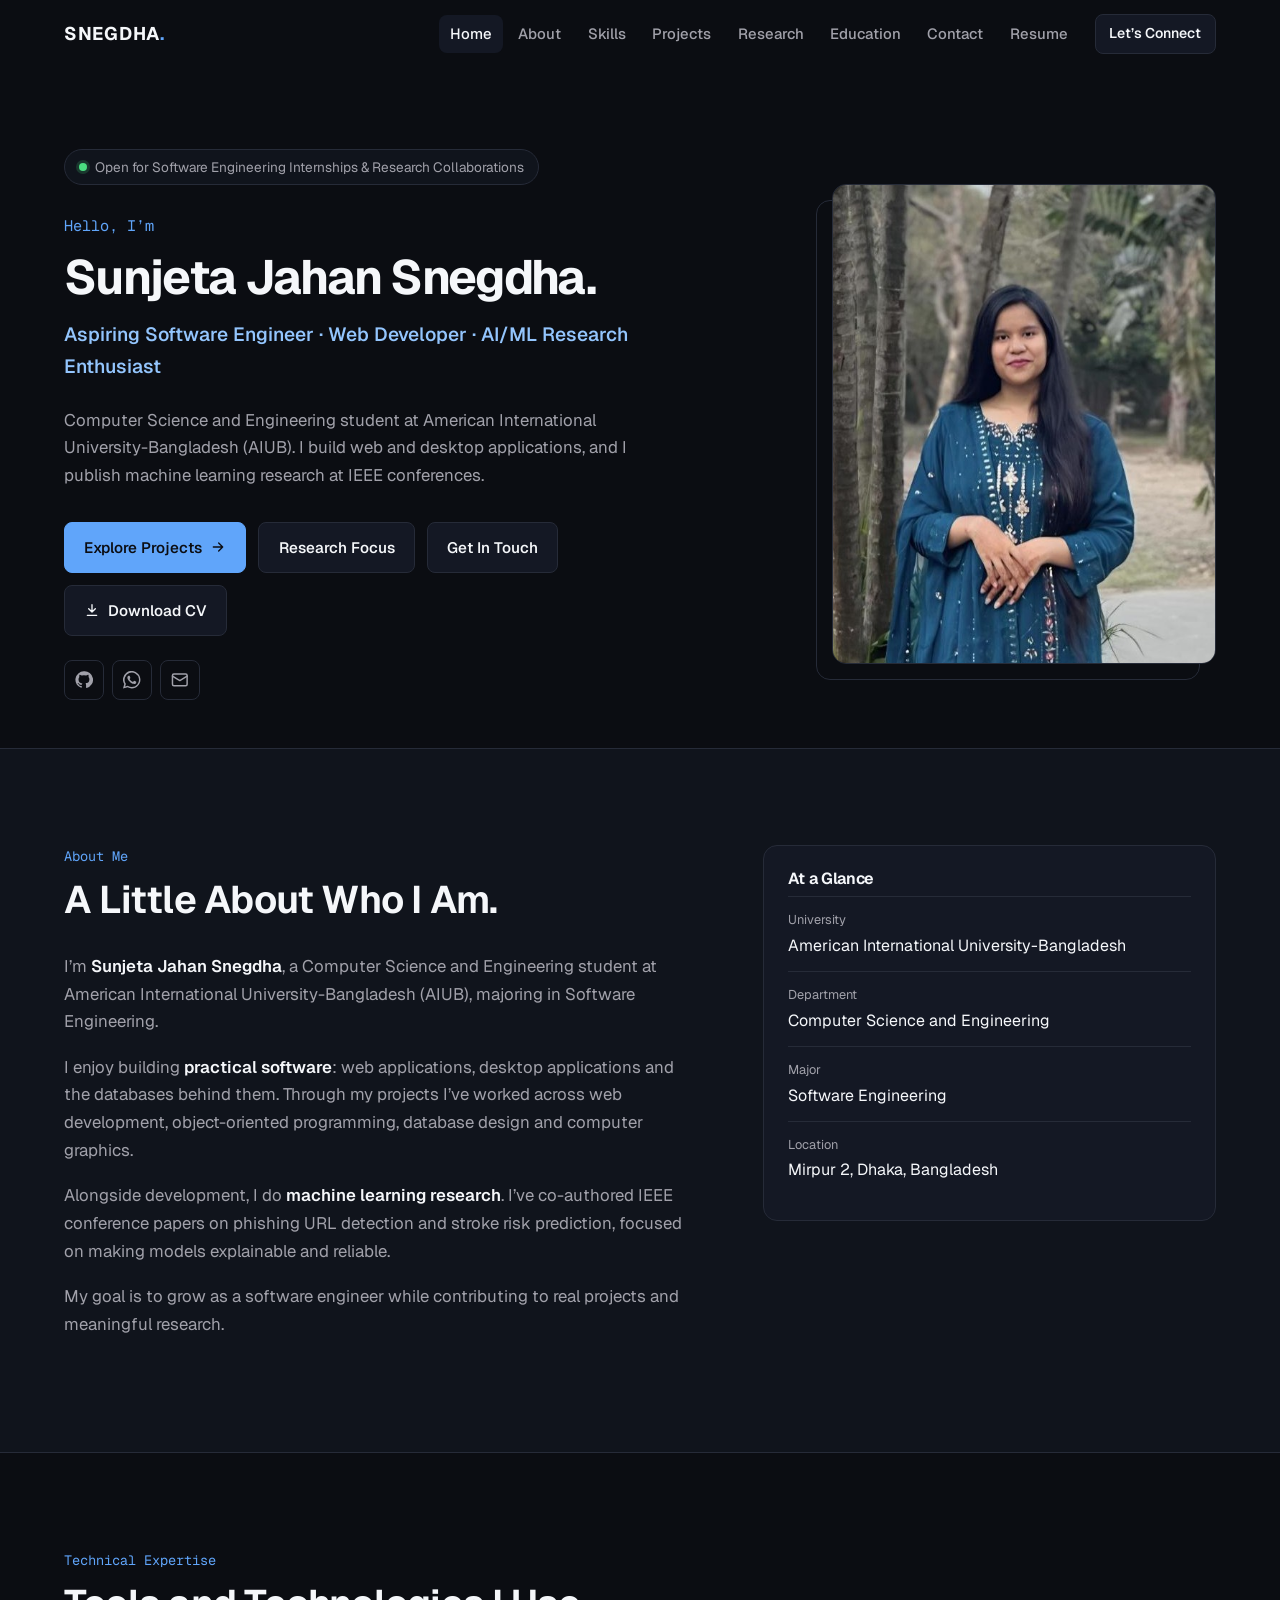
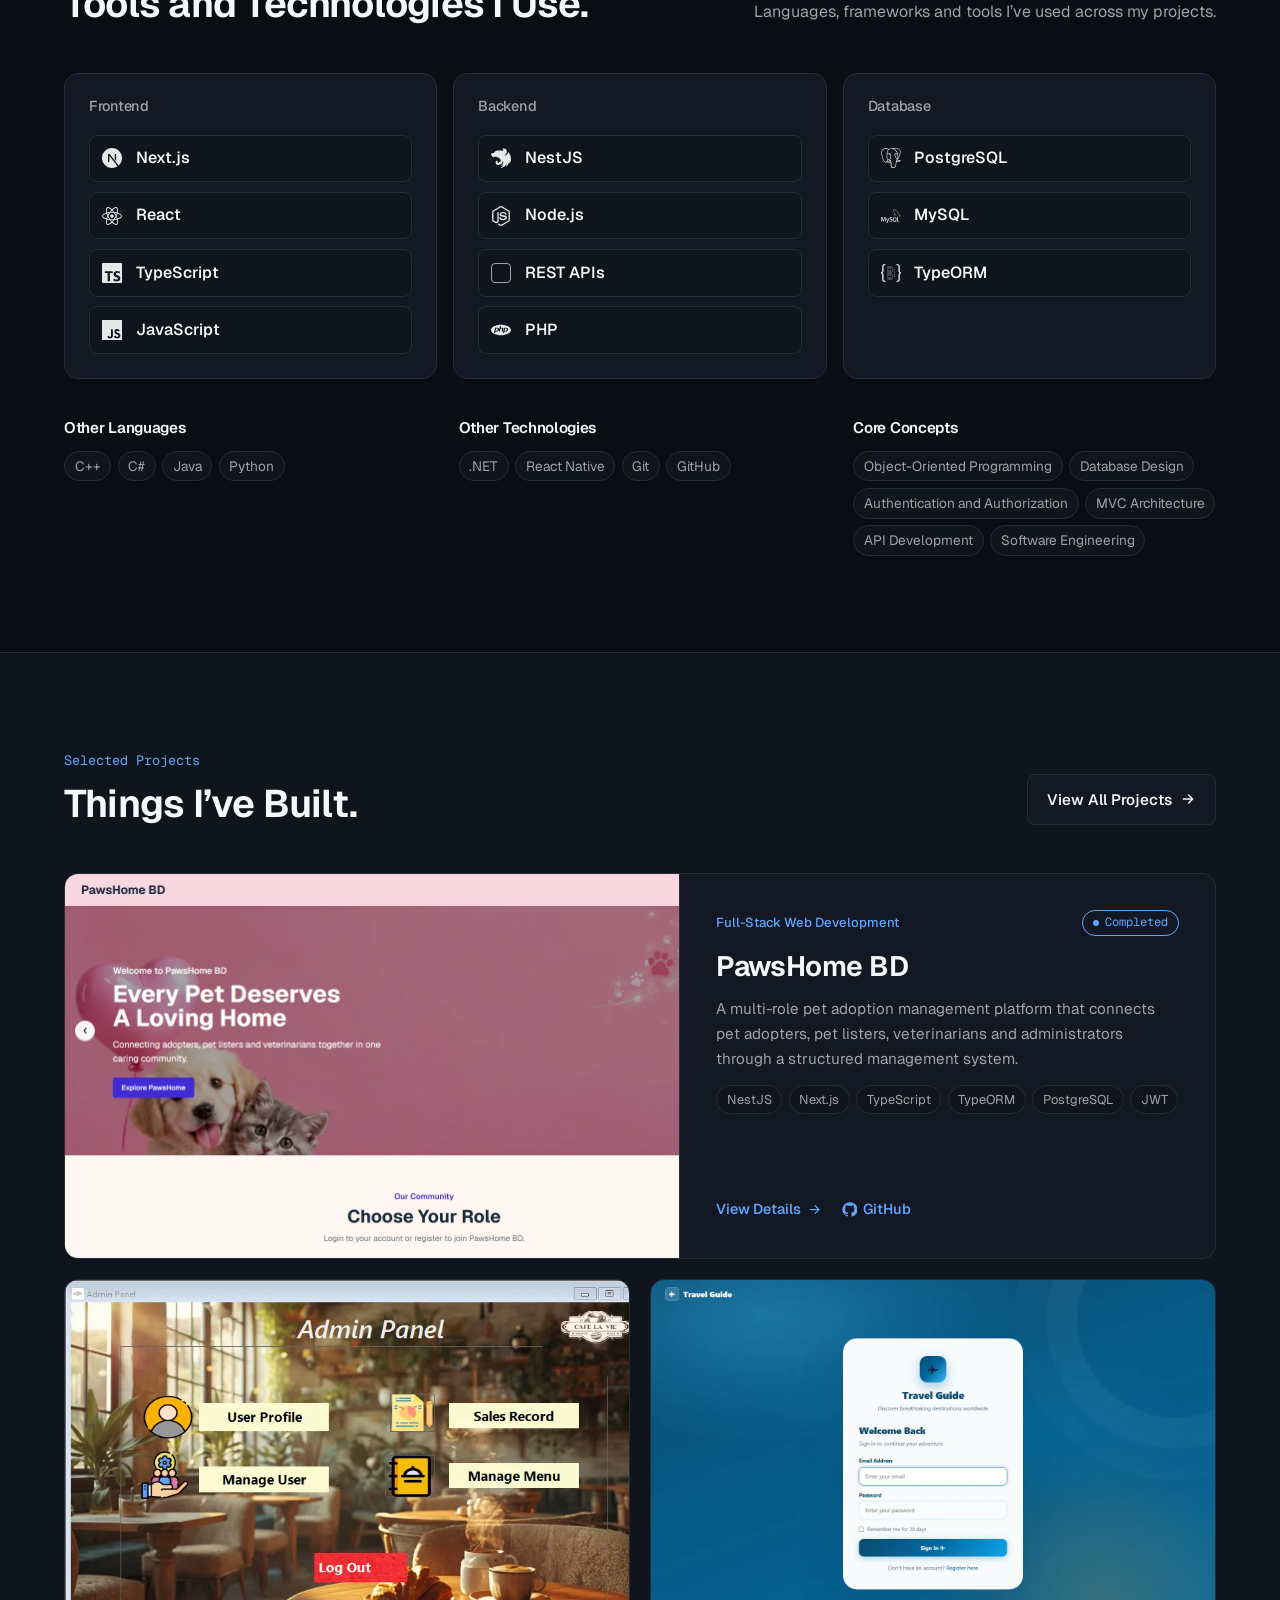
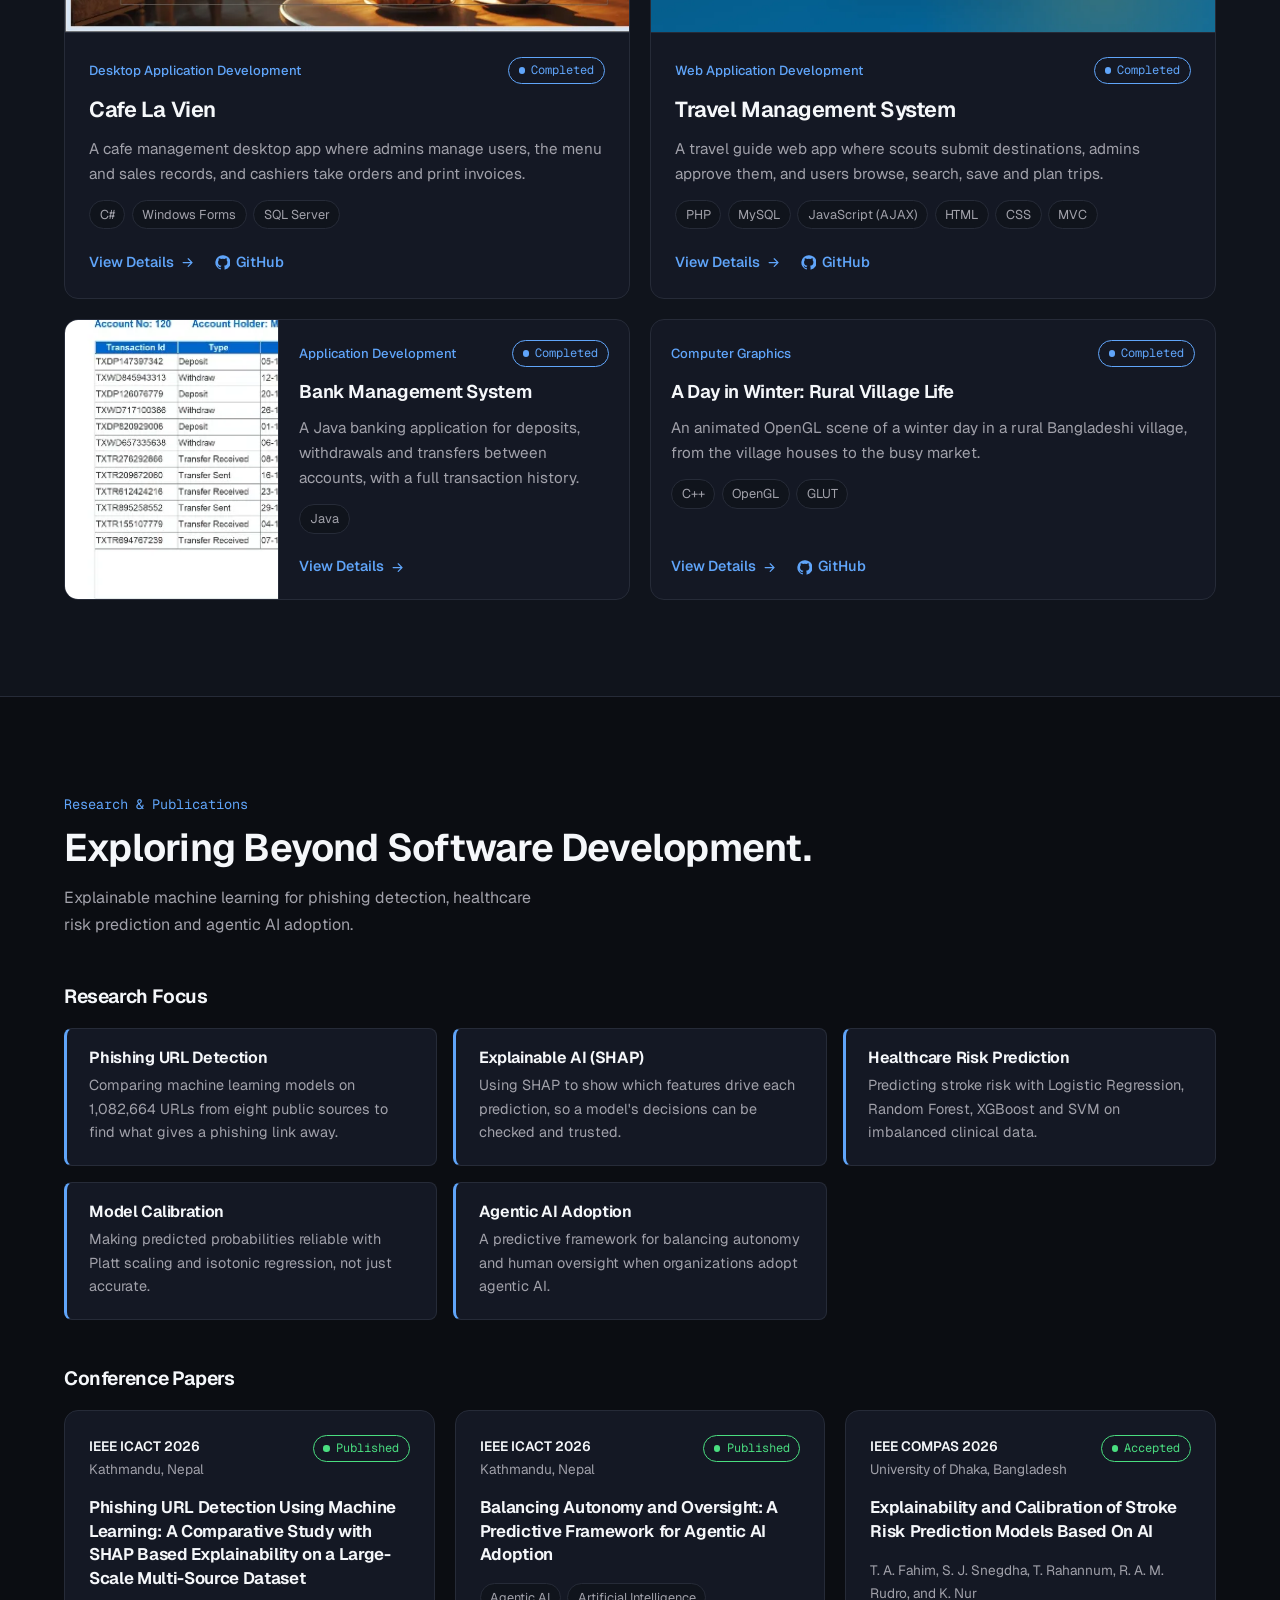
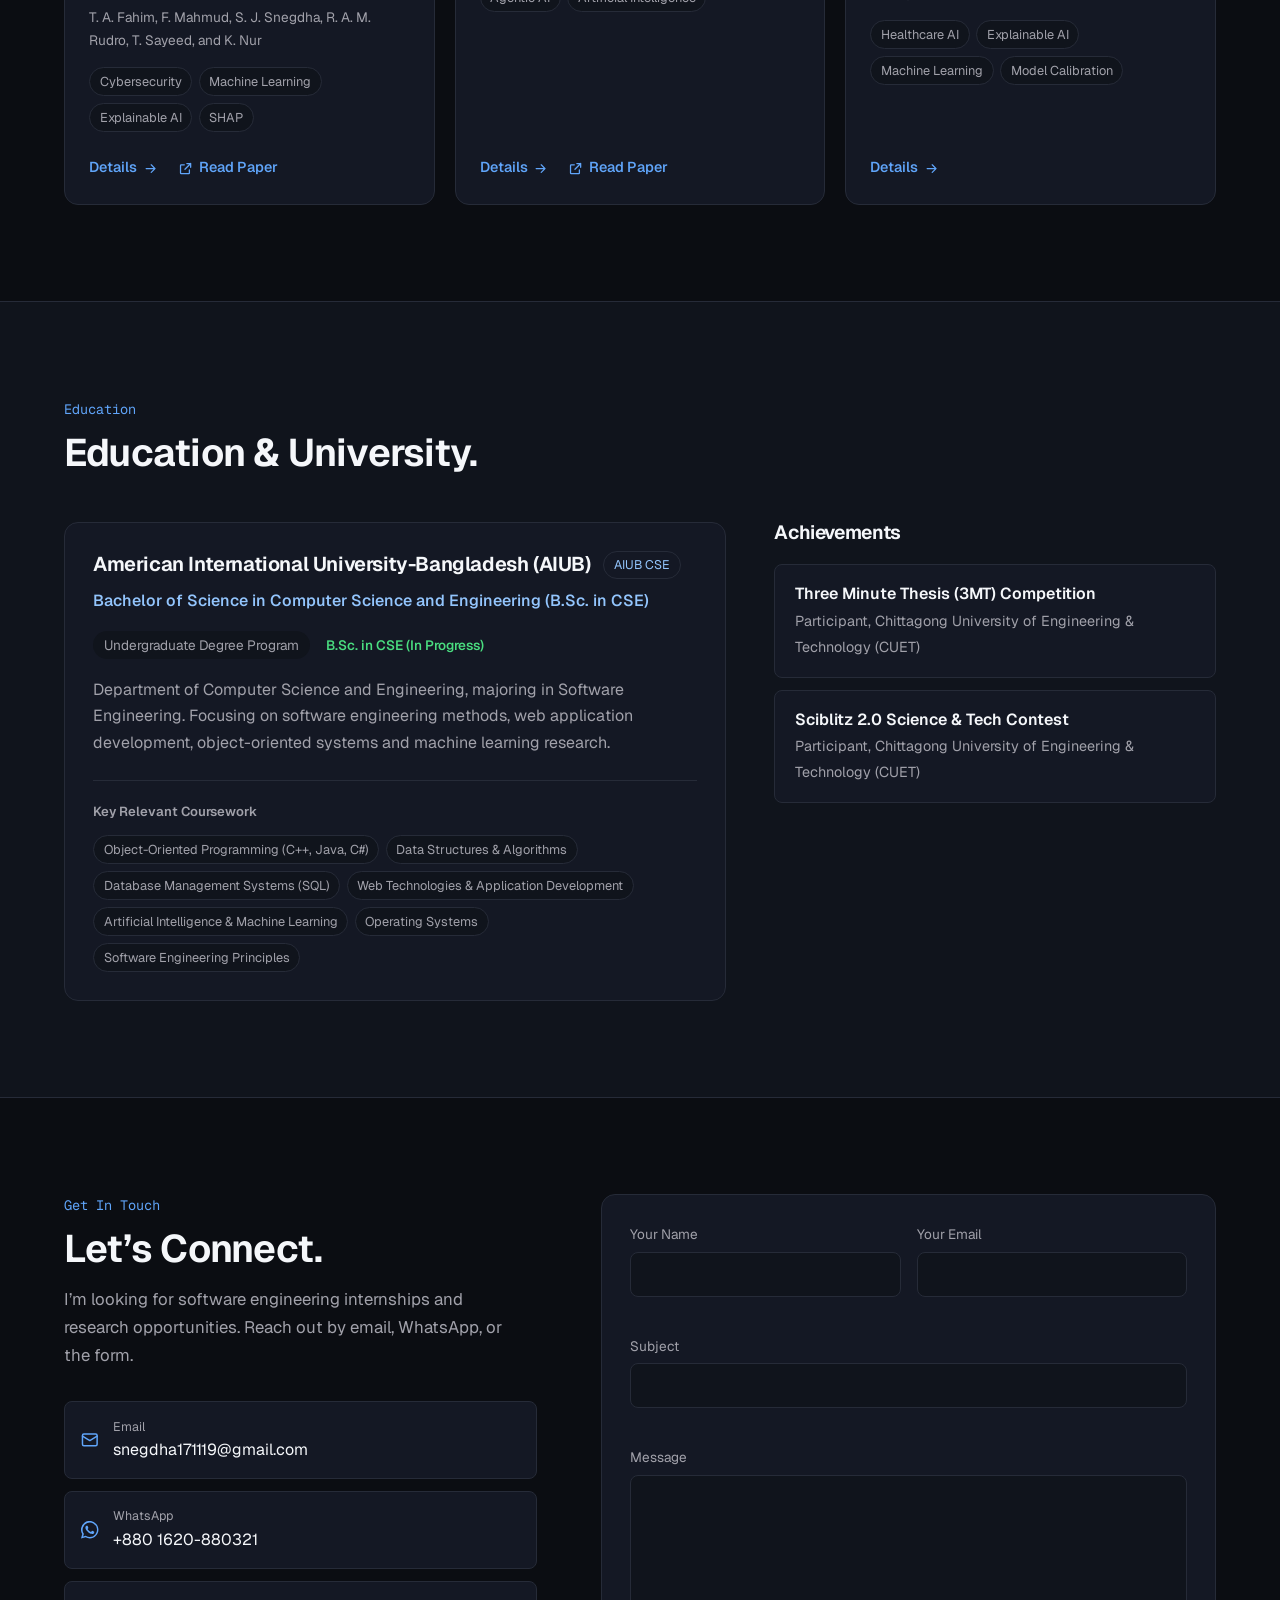
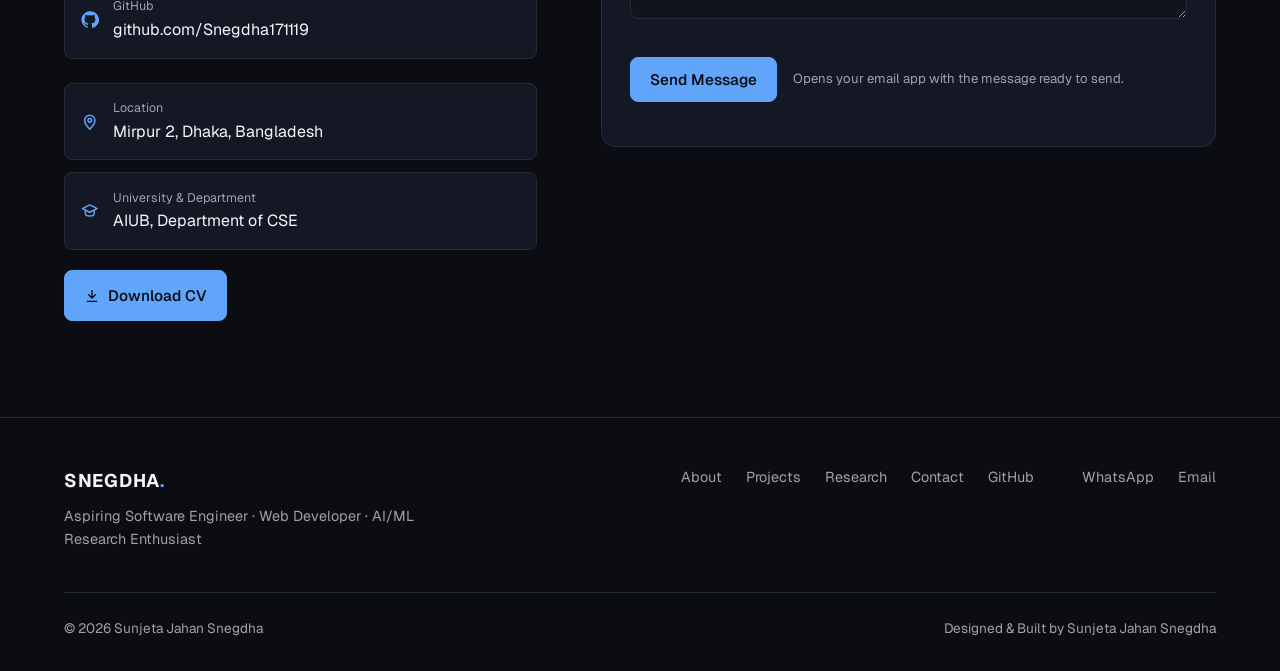
==== index.html @ a81540bb "portfolio" ====
<!DOCTYPE html>
<html lang="en">
<head>
  <meta charset="UTF-8">
  <meta name="viewport" content="width=device-width, initial-scale=1">
  <title>Sunjeta Jahan Snegdha | Aspiring Software Engineer, Web Developer & AI/ML Researcher</title>
  <meta name="description" content="Portfolio of Sunjeta Jahan Snegdha, Computer Science and Engineering student at AIUB: aspiring software engineer, web developer and AI/ML research enthusiast.">

  <!-- Link previews (LinkedIn, Facebook, WhatsApp, X) -->
  <meta property="og:type" content="website">
  <meta property="og:title" content="Sunjeta Jahan Snegdha | Aspiring Software Engineer, Web Developer & AI/ML Researcher">
  <meta property="og:description" content="Portfolio of Sunjeta Jahan Snegdha, Computer Science and Engineering student at AIUB: aspiring software engineer, web developer and AI/ML research enthusiast.">
  <meta property="og:image" content="assets/og-image.png">
  <meta name="twitter:card" content="summary_large_image">
  <meta name="theme-color" content="#0b0d12">

  <link rel="icon" href="data:image/svg+xml,%3Csvg xmlns='http://www.w3.org/2000/svg' viewBox='0 0 64 64'%3E%3Crect width='64' height='64' rx='14' fill='%230b0d12'/%3E%3Ctext x='14' y='46' font-family='Arial' font-weight='700' font-size='38' fill='%23f5f7fa'%3ET%3C/text%3E%3Ccircle cx='47' cy='43' r='5' fill='%2360a5fa'/%3E%3C/svg%3E">

  <!-- Fonts: Geist (text) and Geist Mono (small labels, terminal) -->
  <link rel="preconnect" href="https://fonts.googleapis.com">
  <link rel="preconnect" href="https://fonts.gstatic.com" crossorigin>
  <link href="https://fonts.googleapis.com/css2?family=Geist:wght@400..700&family=Geist+Mono:wght@400;500&display=swap" rel="stylesheet">

  <link rel="stylesheet" href="CSS/style.css">

  <!-- Tells the CSS that JavaScript is on (used by the scroll animations) -->
  <script>document.documentElement.classList.add("js");</script>
</head>
<body data-page="home">
  <a class="skip-link" href="#main">Skip to content</a>

  <!-- ===== HEADER (same on every page) ===== -->
  <header class="site-header">
    <nav class="nav wrap" aria-label="Main">
      <a class="wordmark" href="index.html" aria-label="Sunjeta Jahan Snegdha, home">SNEGDHA<span>.</span></a>

      <div class="nav-right">
        <ul class="nav-links" id="nav-links">
          <li><a href="#home">Home</a></li>
          <li><a href="#about">About</a></li>
          <li><a href="#skills">Skills</a></li>
          <li><a href="#projects">Projects</a></li>
          <li><a href="#research">Research</a></li>
          <li><a href="#education">Education</a></li>
          <li><a href="#contact">Contact</a></li>
          <li><a class="cv-link nav-cv">Resume</a></li>
        </ul>
        <a class="btn btn-small btn-connect" href="#contact">Let’s Connect</a>
        <button class="menu-btn" id="menu-btn" type="button" aria-label="Menu" aria-expanded="false" aria-controls="nav-links">
          <svg viewBox="0 0 24 24" fill="none" stroke="currentColor" stroke-width="2" stroke-linecap="round" aria-hidden="true"><path d="M4 7h16M4 12h16M4 17h16"/></svg>
        </button>
      </div>
    </nav>
  </header>

  <main id="main">

    <!-- ===== HERO ===== -->
    <section class="hero wrap" id="home">
      <div class="hero-grid">
        <div class="hero-anim">
          <p class="status-badge">Open for Software Engineering Internships &amp; Research Collaborations</p>
          <p class="hero-hello">Hello, I’m</p>
          <h1>Sunjeta Jahan Snegdha.</h1>
          <p class="hero-title">Aspiring Software Engineer · Web Developer · AI/ML Research Enthusiast</p>
          <p class="hero-text">
            Computer Science and Engineering student at American International University-Bangladesh (AIUB).
            I build web and desktop applications, and I publish machine learning research at IEEE conferences.
          </p>
          <div class="btn-row">
            <a class="btn btn-primary" href="#projects">Explore Projects <svg viewBox="0 0 24 24" fill="none" stroke="currentColor" stroke-width="2" stroke-linecap="round" stroke-linejoin="round" aria-hidden="true"><path d="M5 12h14M13 6l6 6-6 6"/></svg></a>
            <a class="btn" href="#research">Research Focus</a>
            <a class="btn" href="#contact">Get In Touch</a>
            <a class="btn cv-link"><svg viewBox="0 0 24 24" fill="none" stroke="currentColor" stroke-width="2" stroke-linecap="round" stroke-linejoin="round" aria-hidden="true"><path d="M12 4v11M7 10l5 5 5-5M5 20h14"/></svg> Download CV</a>
          </div>
          <div class="socials">
            <a class="social-link github-link" target="_blank" rel="noopener" aria-label="GitHub"><svg viewBox="0 0 24 24" fill="currentColor" aria-hidden="true"><path d="M12 .5a11.5 11.5 0 0 0-3.6 22.4c.6.1.8-.3.8-.6v-2c-3.2.7-3.9-1.5-3.9-1.5-.5-1.3-1.3-1.7-1.3-1.7-1-.7.1-.7.1-.7 1.2.1 1.8 1.2 1.8 1.2 1 1.8 2.8 1.3 3.5 1 .1-.8.4-1.3.7-1.6-2.6-.3-5.3-1.3-5.3-5.7 0-1.3.5-2.3 1.2-3.1-.1-.3-.5-1.5.1-3.1 0 0 1-.3 3.2 1.2a11 11 0 0 1 5.8 0c2.2-1.5 3.2-1.2 3.2-1.2.6 1.6.2 2.8.1 3.1.8.8 1.2 1.8 1.2 3.1 0 4.4-2.7 5.4-5.3 5.7.4.4.8 1.1.8 2.2v3.3c0 .3.2.7.8.6A11.5 11.5 0 0 0 12 .5Z"/></svg></a>
            <a class="social-link linkedin-link" target="_blank" rel="noopener" aria-label="LinkedIn"><svg viewBox="0 0 24 24" fill="currentColor" aria-hidden="true"><path d="M20.4 20.5h-3.6v-5.6c0-1.3 0-3-1.8-3s-2.1 1.4-2.1 2.9v5.7H9.3V9h3.4v1.6h.1c.5-.9 1.6-1.8 3.4-1.8 3.6 0 4.3 2.4 4.3 5.5v6.2ZM5.3 7.4a2.1 2.1 0 1 1 0-4.2 2.1 2.1 0 0 1 0 4.2ZM7.1 20.5H3.5V9h3.6v11.5ZM22.2 0H1.8C.8 0 0 .8 0 1.7v20.6c0 .9.8 1.7 1.8 1.7h20.4c1 0 1.8-.8 1.8-1.7V1.7C24 .8 23.2 0 22.2 0Z"/></svg></a>
            <a class="social-link whatsapp-link" target="_blank" rel="noopener" aria-label="WhatsApp"><svg viewBox="0 0 24 24" fill="currentColor" aria-hidden="true"><path d="M17.5 14.4c-.3-.1-1.8-.9-2-1-.3-.1-.5-.1-.7.1-.2.3-.8 1-.9 1.2-.2.2-.3.2-.6.1-.3-.1-1.3-.5-2.4-1.5-.9-.8-1.5-1.8-1.7-2.1-.2-.3 0-.5.1-.6l.4-.5c.1-.2.2-.3.3-.5.1-.2 0-.4 0-.5l-.9-2.2c-.2-.6-.5-.5-.7-.5h-.6c-.2 0-.5.1-.8.4-.3.3-1 1-1 2.5s1.1 2.9 1.2 3.1c.1.2 2.1 3.2 5.1 4.5.7.3 1.3.5 1.7.6.7.2 1.4.2 1.9.1.6-.1 1.8-.7 2-1.4.2-.7.2-1.3.2-1.4-.1-.1-.3-.2-.6-.3ZM12 21.8c-1.8 0-3.5-.5-5-1.4l-.4-.2-3.7 1 1-3.6-.2-.4A9.8 9.8 0 1 1 12 21.8Zm8.4-18.2A11.8 11.8 0 0 0 1.7 17.8L0 24l6.3-1.7a11.8 11.8 0 0 0 5.7 1.5c6.5 0 11.8-5.3 11.8-11.8 0-3.2-1.2-6.1-3.4-8.4Z"/></svg></a>
            <a class="social-link email-link" aria-label="Email"><svg viewBox="0 0 24 24" fill="none" stroke="currentColor" stroke-width="2" stroke-linecap="round" stroke-linejoin="round" aria-hidden="true"><rect x="2" y="4" width="20" height="16" rx="2"/><path d="m22 7-10 6L2 7"/></svg></a>
          </div>
        </div>

        <!-- Photo: set SITE.photo in data.js. Until then the frame shows your initials. -->
        <div class="hero-visual">
          <div class="portrait" id="portrait"></div>
        </div>
      </div>
    </section>

    <!-- ===== ABOUT ===== -->
    <section class="section section-alt" id="about">
      <div class="wrap about-grid reveal">
        <div>
          <p class="section-label">About Me</p>
          <h2 class="section-title">A Little About Who I Am.</h2>
          <!-- TODO: rewrite in your own words if you like -->
          <div class="about-text" style="margin-top:2rem">
            <p>I’m <strong>Sunjeta Jahan Snegdha</strong>, a Computer Science and Engineering student at American International University-Bangladesh (AIUB), majoring in Software Engineering.</p>
            <p>I enjoy building <strong>practical software</strong>: web applications, desktop applications and the databases behind them. Through my projects I’ve worked across web development, object-oriented programming, database design and computer graphics.</p>
            <p>Alongside development, I do <strong>machine learning research</strong>. I’ve co-authored IEEE conference papers on phishing URL detection and stroke risk prediction, focused on making models explainable and reliable.</p>
            <p>My goal is to grow as a software engineer while contributing to real projects and meaningful research.</p>
          </div>
        </div>

        <aside class="info-card">
          <h3>At a Glance</h3>
          <dl>
            <div><dt>University</dt><dd>American International University-Bangladesh</dd></div>
            <div><dt>Department</dt><dd>Computer Science and Engineering</dd></div>
            <div><dt>Major</dt><dd>Software Engineering</dd></div>
            <div><dt>Location</dt><dd>Mirpur 2, Dhaka, Bangladesh</dd></div>
          </dl>
        </aside>
      </div>
    </section>

    <!-- ===== SKILLS ===== -->
    <section class="section" id="skills">
      <div class="wrap reveal">
        <div class="section-head">
          <div>
            <p class="section-label">Technical Expertise</p>
            <h2 class="section-title">Tools and Technologies I Use.</h2>
          </div>
          <p>Languages, frameworks and tools I’ve used across my projects.</p>
        </div>

        <div class="skill-groups" id="skill-groups"></div>

        <div class="skill-extra">
          <div><h3>Other Languages</h3><div id="skill-languages"></div></div>
          <div><h3>Other Technologies</h3><div id="skill-other"></div></div>
          <div><h3>Core Concepts</h3><div id="skill-concepts"></div></div>
        </div>
      </div>
    </section>

    <!-- ===== PROJECTS ===== -->
    <section class="section section-alt" id="projects">
      <div class="wrap reveal">
        <div class="section-head">
          <div>
            <p class="section-label">Selected Projects</p>
            <h2 class="section-title">Things I’ve Built.</h2>
          </div>
          <a class="btn" href="projects.html">View All Projects <svg viewBox="0 0 24 24" fill="none" stroke="currentColor" stroke-width="2" stroke-linecap="round" stroke-linejoin="round" aria-hidden="true"><path d="M5 12h14M13 6l6 6-6 6"/></svg></a>
        </div>
        <div class="project-grid" id="project-grid"></div>
      </div>
    </section>

    <!-- ===== RESEARCH ===== -->
    <section class="section" id="research">
      <div class="wrap reveal">
        <div class="section-head">
          <div>
            <p class="section-label">Research &amp; Publications</p>
            <h2 class="section-title">Exploring Beyond Software Development.</h2>
          </div>
          <p>Explainable machine learning for phishing detection, healthcare risk prediction and agentic AI adoption.</p>
        </div>

        <h3 class="sub-title">Research Focus</h3>
        <ul class="focus-grid" id="focus-grid"></ul>

        <h3 class="sub-title" style="margin-top:3rem">Conference Papers</h3>
        <div class="paper-grid" id="paper-grid"></div>
      </div>
    </section>

    <!-- ===== EDUCATION + ACHIEVEMENTS ===== -->
    <section class="section section-alt" id="education">
      <div class="wrap reveal">
        <div class="section-head">
          <div>
            <p class="section-label">Education</p>
            <h2 class="section-title">Education &amp; University.</h2>
          </div>
        </div>
        <div class="edu-grid">
          <div id="education-list"></div>
          <div id="achievement-block">
            <h3 class="sub-title">Achievements</h3>
            <ul class="achievement-list" id="achievement-list"></ul>
          </div>
        </div>
      </div>
    </section>

    <!-- ===== CONTACT ===== -->
    <section class="section" id="contact">
      <div class="wrap contact-grid reveal">
        <div>
          <p class="section-label">Get In Touch</p>
          <h2 class="section-title">Let’s Connect.</h2>
          <p class="contact-intro">I’m looking for software engineering internships and research opportunities. Reach out by email, WhatsApp, or the form.</p>
          <ul class="contact-list">
            <li><a class="email-link"><svg viewBox="0 0 24 24" fill="none" stroke="currentColor" stroke-width="2" stroke-linecap="round" stroke-linejoin="round" aria-hidden="true"><rect x="2" y="4" width="20" height="16" rx="2"/><path d="m22 7-10 6L2 7"/></svg><span><small>Email</small><span class="email-text"></span></span></a></li>
            <li><a class="whatsapp-link" target="_blank" rel="noopener"><svg viewBox="0 0 24 24" fill="currentColor" aria-hidden="true"><path d="M17.5 14.4c-.3-.1-1.8-.9-2-1-.3-.1-.5-.1-.7.1-.2.3-.8 1-.9 1.2-.2.2-.3.2-.6.1-.3-.1-1.3-.5-2.4-1.5-.9-.8-1.5-1.8-1.7-2.1-.2-.3 0-.5.1-.6l.4-.5c.1-.2.2-.3.3-.5.1-.2 0-.4 0-.5l-.9-2.2c-.2-.6-.5-.5-.7-.5h-.6c-.2 0-.5.1-.8.4-.3.3-1 1-1 2.5s1.1 2.9 1.2 3.1c.1.2 2.1 3.2 5.1 4.5.7.3 1.3.5 1.7.6.7.2 1.4.2 1.9.1.6-.1 1.8-.7 2-1.4.2-.7.2-1.3.2-1.4-.1-.1-.3-.2-.6-.3ZM12 21.8c-1.8 0-3.5-.5-5-1.4l-.4-.2-3.7 1 1-3.6-.2-.4A9.8 9.8 0 1 1 12 21.8Zm8.4-18.2A11.8 11.8 0 0 0 1.7 17.8L0 24l6.3-1.7a11.8 11.8 0 0 0 5.7 1.5c6.5 0 11.8-5.3 11.8-11.8 0-3.2-1.2-6.1-3.4-8.4Z"/></svg><span><small>WhatsApp</small><span class="phone-text"></span></span></a></li>
            <li><a class="github-link" target="_blank" rel="noopener"><svg viewBox="0 0 24 24" fill="currentColor" aria-hidden="true"><path d="M12 .5a11.5 11.5 0 0 0-3.6 22.4c.6.1.8-.3.8-.6v-2c-3.2.7-3.9-1.5-3.9-1.5-.5-1.3-1.3-1.7-1.3-1.7-1-.7.1-.7.1-.7 1.2.1 1.8 1.2 1.8 1.2 1 1.8 2.8 1.3 3.5 1 .1-.8.4-1.3.7-1.6-2.6-.3-5.3-1.3-5.3-5.7 0-1.3.5-2.3 1.2-3.1-.1-.3-.5-1.5.1-3.1 0 0 1-.3 3.2 1.2a11 11 0 0 1 5.8 0c2.2-1.5 3.2-1.2 3.2-1.2.6 1.6.2 2.8.1 3.1.8.8 1.2 1.8 1.2 3.1 0 4.4-2.7 5.4-5.3 5.7.4.4.8 1.1.8 2.2v3.3c0 .3.2.7.8.6A11.5 11.5 0 0 0 12 .5Z"/></svg><span><small>GitHub</small>github.com/Snegdha171119</span></a></li>
            <li><a class="linkedin-link" target="_blank" rel="noopener"><svg viewBox="0 0 24 24" fill="currentColor" aria-hidden="true"><path d="M20.4 20.5h-3.6v-5.6c0-1.3 0-3-1.8-3s-2.1 1.4-2.1 2.9v5.7H9.3V9h3.4v1.6h.1c.5-.9 1.6-1.8 3.4-1.8 3.6 0 4.3 2.4 4.3 5.5v6.2ZM5.3 7.4a2.1 2.1 0 1 1 0-4.2 2.1 2.1 0 0 1 0 4.2ZM7.1 20.5H3.5V9h3.6v11.5ZM22.2 0H1.8C.8 0 0 .8 0 1.7v20.6c0 .9.8 1.7 1.8 1.7h20.4c1 0 1.8-.8 1.8-1.7V1.7C24 .8 23.2 0 22.2 0Z"/></svg><span><small>LinkedIn</small>Connect With Me</span></a></li>
            <li><div class="contact-item"><svg viewBox="0 0 24 24" fill="none" stroke="currentColor" stroke-width="2" stroke-linecap="round" stroke-linejoin="round" aria-hidden="true"><path d="M12 22s7-6.2 7-12a7 7 0 1 0-14 0c0 5.8 7 12 7 12Z"/><circle cx="12" cy="10" r="2.5"/></svg><span><small>Location</small>Mirpur 2, Dhaka, Bangladesh</span></div></li>
            <li><div class="contact-item"><svg viewBox="0 0 24 24" fill="none" stroke="currentColor" stroke-width="2" stroke-linecap="round" stroke-linejoin="round" aria-hidden="true"><path d="M2 9l10-5 10 5-10 5L2 9Z"/><path d="M6 11v5c0 1.5 2.7 3 6 3s6-1.5 6-3v-5"/></svg><span><small>University &amp; Department</small>AIUB, Department of CSE</span></div></li>
          </ul>
          <a class="btn btn-primary cv-link contact-cv"><svg viewBox="0 0 24 24" fill="none" stroke="currentColor" stroke-width="2" stroke-linecap="round" stroke-linejoin="round" aria-hidden="true"><path d="M12 4v11M7 10l5 5 5-5M5 20h14"/></svg> Download CV</a>
        </div>

        <!-- No server: the form checks the fields, then opens your email app (see main.js, section 11) -->
        <form class="contact-form" id="contact-form" novalidate>
          <div class="field">
            <label for="cf-name">Your Name</label>
            <input id="cf-name" name="name" type="text" autocomplete="name" required>
            <span class="field-error" aria-live="polite"></span>
          </div>
          <div class="field">
            <label for="cf-email">Your Email</label>
            <input id="cf-email" name="email" type="email" autocomplete="email" required>
            <span class="field-error" aria-live="polite"></span>
          </div>
          <div class="field field-full">
            <label for="cf-subject">Subject</label>
            <input id="cf-subject" name="subject" type="text" required>
            <span class="field-error" aria-live="polite"></span>
          </div>
          <div class="field field-full">
            <label for="cf-message">Message</label>
            <textarea id="cf-message" name="message" required></textarea>
            <span class="field-error" aria-live="polite"></span>
          </div>
          <!-- Spam trap: hidden from people, bots fill it in -->
          <div class="trap" aria-hidden="true">
            <label for="cf-website">Website</label>
            <input id="cf-website" name="website" type="text" tabindex="-1" autocomplete="off">
          </div>
          <div class="form-bottom">
            <button class="btn btn-primary" type="submit">Send Message</button>
            <span class="form-note">Opens your email app with the message ready to send.</span>
          </div>
          <p class="form-status" id="form-status" role="status"></p>
        </form>
      </div>
    </section>

  </main>

  <!-- ===== FOOTER (same on every page) ===== -->
  <footer class="site-footer">
    <div class="wrap">
      <div class="footer-top">
        <div>
          <a class="wordmark" href="index.html">SNEGDHA<span>.</span></a>
          <p class="footer-tagline">Aspiring Software Engineer · Web Developer · AI/ML Research Enthusiast</p>
        </div>
        <ul class="footer-links">
          <li><a href="#about">About</a></li>
          <li><a href="projects.html">Projects</a></li>
          <li><a href="#research">Research</a></li>
          <li><a href="#contact">Contact</a></li>
          <li><a class="github-link" target="_blank" rel="noopener">GitHub</a></li>
          <li><a class="linkedin-link" target="_blank" rel="noopener">LinkedIn</a></li>
          <li><a class="whatsapp-link" target="_blank" rel="noopener">WhatsApp</a></li>
          <li><a class="email-link">Email</a></li>
        </ul>
      </div>
      <div class="footer-bottom">
        <span>© <span id="year">2026</span> Sunjeta Jahan Snegdha</span>
        <span>Designed &amp; Built by Sunjeta Jahan Snegdha</span>
      </div>
    </div>
  </footer>

  <script src="JS/data.js"></script>
  <script src="JS/main.js"></script>
</body>
</html>
---- CSS/style.css ----
/* =========================================================
   style.css
   Order: 1 Colors  2 Base  3 Header  4 Buttons + tags
          5 Hero  6 Terminal box (404)  7 Sections  8 About  9 Skills
          10 Projects  11 Research  12 Education  13 Contact
          14 Footer  15 Inner pages  16 Animations  17 Tablet + phone
   Rule: change colors only in section 1.
   ========================================================= */


/* 1. COLORS AND SIZES ------------------------------------ */

:root {
  --bg: #0b0d12;
  --bg-2: #10141c;
  --card: #141824;
  --text: #f5f7fa;
  --muted: #a1a1aa;
  --line: #262b38;
  --line-hover: #3a4256;
  --accent: #60a5fa;
  --accent-hover: #93c5fd;
  --accent-soft: rgba(96, 165, 250, 0.12);
  --green: #4ade80;
  --amber: #fbbf24;
  --red: #f87171;
  --header-bg: rgba(11, 13, 18, 0.96);

  --term-bg: #0d1017;
  --term-text: #dfe3ea;
  --term-dim: #7c8494;

  --font: "Geist", "Inter", "Segoe UI", sans-serif;
  --mono: "Geist Mono", Consolas, monospace;

  --page-width: 75rem;   /* 1200px */
  --side-space: 1.5rem;
  --radius: 14px;
  --radius-small: 8px;
  --shadow: 0 20px 40px -24px rgba(0, 0, 0, 0.7);

  color-scheme: dark;
}


/* 2. BASE ------------------------------------------------- */

* {
  box-sizing: border-box;
}

html {
  scroll-behavior: smooth;
  scroll-padding-top: 5rem;   /* so the sticky header doesn't cover section titles */
}

body {
  margin: 0;
  background: var(--bg);
  color: var(--text);
  font-family: var(--font);
  font-size: 16px;
  line-height: 1.65;
  min-height: 100vh;
  display: flex;
  flex-direction: column;
  -webkit-font-smoothing: antialiased;
}

main {
  flex: 1;
}

img {
  display: block;
  max-width: 100%;
}

a {
  color: var(--accent);
  text-decoration: none;
}

a:hover {
  color: var(--accent-hover);
}

h1, h2, h3, h4, p {
  margin: 0;
}

h1, h2, h3, h4 {
  line-height: 1.15;
  letter-spacing: -0.02em;
  font-weight: 650;
}

/* Keyboard users see where they are */
:focus-visible {
  outline: 2px solid var(--accent);
  outline-offset: 3px;
  border-radius: 4px;
}

.wrap {
  max-width: var(--page-width);
  margin: 0 auto;
  padding: 0 var(--side-space);
}

/* Hidden on screen, still read by screen readers */
/* Elements hidden by JavaScript stay hidden even if a class sets display */
[hidden] {
  display: none !important;
}

.visually-hidden {
  position: absolute;
  width: 1px;
  height: 1px;
  overflow: hidden;
  clip: rect(0 0 0 0);
}

.skip-link {
  position: absolute;
  top: -4rem;
  left: 1rem;
  z-index: 100;
  padding: 0.6rem 1rem;
  border-radius: var(--radius-small);
  background: var(--accent);
  color: var(--bg);
}

.skip-link:focus {
  top: 1rem;
}


/* 3. HEADER ----------------------------------------------- */

.site-header {
  position: sticky;
  top: 0;
  z-index: 50;
  border-bottom: 1px solid transparent;
  transition: background 0.2s, border-color 0.2s;
}

/* Added by JS after the page scrolls a little */
.site-header.scrolled {
  background: var(--header-bg);
  border-bottom-color: var(--line);
  backdrop-filter: blur(12px);
  -webkit-backdrop-filter: blur(12px);
}

.nav {
  display: flex;
  align-items: center;
  justify-content: space-between;
  gap: 1.5rem;
  height: 4.25rem;
}

.wordmark {
  color: var(--text);
  font-size: 1.15rem;
  font-weight: 700;
  letter-spacing: 0.04em;
}

.wordmark span {
  color: var(--accent);
}

.wordmark:hover {
  color: var(--text);
}

.nav-right {
  display: flex;
  align-items: center;
  gap: 1rem;
}

.nav-links {
  display: flex;
  gap: 0.25rem;
  margin: 0;
  padding: 0;
  list-style: none;
}

.nav-links a {
  display: block;
  padding: 0.4rem 0.7rem;
  border-radius: var(--radius-small);
  color: var(--muted);
  font-size: 0.93rem;
  font-weight: 500;
}

.nav-links a:hover {
  color: var(--text);
}

/* Current page or section */
.nav-links a.active {
  color: var(--text);
  background: var(--card);
}

/* "Let's Connect" button in the nav */
.btn-connect {
  border-color: var(--accent);
  color: var(--accent-hover);
}

.btn-connect:hover {
  background: var(--accent-soft);
  color: var(--accent-hover);
}

.menu-btn {
  display: none;
  place-items: center;
  width: 2.5rem;
  height: 2.5rem;
  border: 1px solid var(--line);
  border-radius: var(--radius-small);
  background: var(--card);
  color: var(--text);
  cursor: pointer;
}

.menu-btn svg {
  width: 1.2rem;
  height: 1.2rem;
}


/* 4. BUTTONS AND TAGS ------------------------------------- */

.btn {
  display: inline-flex;
  align-items: center;
  gap: 0.5rem;
  padding: 0.75rem 1.2rem;
  border: 1px solid var(--line);
  border-radius: var(--radius-small);
  background: var(--card);
  color: var(--text);
  font-family: inherit;
  font-size: 0.95rem;
  font-weight: 550;
  cursor: pointer;
  transition: border-color 0.15s, background 0.15s, transform 0.15s;
}

.btn:hover {
  border-color: var(--muted);
  color: var(--text);
}

.btn:active {
  transform: translateY(1px);
}

.btn-primary {
  border-color: var(--accent);
  background: var(--accent);
  color: var(--bg);
}

.btn-primary:hover {
  border-color: var(--accent-hover);
  background: var(--accent-hover);
  color: var(--bg);
}

.btn-small {
  padding: 0.45rem 0.85rem;
  font-size: 0.88rem;
}

.btn svg {
  width: 1rem;
  height: 1rem;
}

.btn-row {
  display: flex;
  flex-wrap: wrap;
  gap: 0.75rem;
}

/* Small rounded labels: technologies, research areas */
.tags {
  display: flex;
  flex-wrap: wrap;
  gap: 0.4rem;
  margin: 0;
  padding: 0;
  list-style: none;
}

.tags li {
  padding: 0.2rem 0.6rem;
  border: 1px solid var(--line);
  border-radius: 999px;
  background: var(--bg-2);
  color: var(--muted);
  font-size: 0.8rem;
}

/* Status pill: Published / Accepted / In progress / Completed */
.status {
  display: inline-flex;
  align-items: center;
  gap: 0.4rem;
  padding: 0.15rem 0.6rem;
  border: 1px solid currentColor;
  border-radius: 999px;
  font-family: var(--mono);
  font-size: 0.75rem;
  white-space: nowrap;
}

.status::before {
  content: "";
  width: 0.4rem;
  height: 0.4rem;
  border-radius: 50%;
  background: currentColor;
}

.status-published,
.status-accepted    { color: var(--green); }
.status-in-progress { color: var(--amber); }
.status-completed   { color: var(--accent); }


/* 5. HERO ------------------------------------------------- */

.hero {
  padding-top: 5rem;
  padding-bottom: 3rem;
}

.hero-grid {
  display: grid;
  grid-template-columns: 1.15fr 1fr;
  gap: 4rem;
  align-items: center;
}

/* "Open to internships" pill with a green dot */
.status-badge {
  display: inline-flex;
  align-items: center;
  gap: 0.55rem;
  margin-bottom: 1.75rem;
  padding: 0.35rem 0.85rem;
  border: 1px solid var(--line);
  border-radius: 999px;
  background: var(--bg-2);
  color: var(--muted);
  font-size: 0.85rem;
}

.status-badge::before {
  content: "";
  width: 0.5rem;
  height: 0.5rem;
  border-radius: 50%;
  background: var(--green);
  box-shadow: 0 0 0 3px rgba(74, 222, 128, 0.18);
}

.hero-hello {
  margin-bottom: 0.75rem;
  color: var(--accent);
  font-family: var(--mono);
  font-size: 0.95rem;
}

.hero h1 {
  font-size: 3rem;
  font-weight: 700;
  letter-spacing: -0.035em;
}

.hero-title {
  margin-top: 0.9rem;
  color: var(--accent-hover);
  font-size: 1.2rem;
  font-weight: 550;
}

.hero-text {
  max-width: 54ch;
  margin-top: 1.5rem;
  color: var(--muted);
  font-size: 1.05rem;
}

.hero .tags {
  margin-top: 1.5rem;
}

.hero .tags li {
  border-color: rgba(96, 165, 250, 0.35);
  background: var(--accent-soft);
  color: var(--accent-hover);
  font-size: 0.85rem;
}

.hero .btn-row {
  margin-top: 2rem;
}

/* GitHub / LinkedIn / Email icon links */
.socials {
  display: flex;
  gap: 0.5rem;
  margin-top: 1.5rem;
}

.social-link {
  display: grid;
  place-items: center;
  width: 2.5rem;
  height: 2.5rem;
  border: 1px solid var(--line);
  border-radius: var(--radius-small);
  color: var(--muted);
}

.social-link:hover {
  border-color: var(--muted);
  color: var(--text);
}

.social-link svg {
  width: 1.1rem;
  height: 1.1rem;
}

/* Portrait: shown when SITE.photo is set */
.portrait {
  position: relative;
  max-width: 24rem;
  margin-left: auto;
}

/* Offset outline behind the photo */
.portrait::before {
  content: "";
  position: absolute;
  inset: 1rem 1rem -1rem -1rem;
  border: 1px solid var(--line);
  border-radius: var(--radius);
}

.portrait img {
  position: relative;
  width: 100%;
  aspect-ratio: 4 / 5;
  object-fit: cover;
  border: 1px solid var(--line);
  border-radius: var(--radius);
}

/* Shown until a photo is added: initials in the same frame */
.portrait-empty {
  position: relative;
  display: grid;
  place-items: center;
  aspect-ratio: 4 / 5;
  border: 1px solid var(--line);
  border-radius: var(--radius);
  background: var(--card);
  color: var(--line-hover);
  font-size: 5.5rem;
  font-weight: 700;
  letter-spacing: 0.05em;
}

/* 6. TERMINAL BOX (404 page) ----------------------------- */

.terminal {
  overflow: hidden;
  border: 1px solid var(--line);
  border-radius: var(--radius);
  background: var(--term-bg);
  color: var(--term-text);
  font-family: var(--mono);
  font-size: 0.85rem;
  line-height: 1.75;
}

.term-top {
  display: flex;
  align-items: center;
  gap: 0.75rem;
  padding: 0.7rem 1rem;
  border-bottom: 1px solid var(--line);
  color: var(--term-dim);
  font-size: 0.78rem;
}

.term-dots {
  display: flex;
  gap: 0.4rem;
}

.term-dots i {
  display: block;
  width: 0.65rem;
  height: 0.65rem;
  border-radius: 50%;
  background: #2a3040;
}

.term-screen {
  padding: 1rem 1.15rem;
}

/* Text colors inside the terminal */
.green  { color: var(--green); }
.red    { color: var(--red); }
.dim    { color: var(--term-dim); }

.indent-1 { padding-left: 1.2em; }
.indent-2 { padding-left: 2.4em; }


/* 7. SECTIONS --------------------------------------------- */

.section {
  padding: 6rem 0;
}

/* Every other section gets a slightly lighter background */
.section-alt {
  border-top: 1px solid var(--line);
  border-bottom: 1px solid var(--line);
  background: var(--bg-2);
}

.section-label {
  margin-bottom: 0.6rem;
  color: var(--accent);
  font-family: var(--mono);
  font-size: 0.85rem;
}

.section-title {
  font-size: 2.4rem;
}

.section-head {
  display: flex;
  flex-wrap: wrap;
  align-items: flex-end;
  justify-content: space-between;
  gap: 1rem 2rem;
  margin-bottom: 3rem;
}

.section-head > p {
  max-width: 44ch;
  color: var(--muted);
}


/* 8. ABOUT ------------------------------------------------ */

.about-grid {
  display: grid;
  grid-template-columns: 1.4fr 1fr;
  gap: 4rem;
  align-items: start;
}

.about-text p {
  max-width: 64ch;
  margin-bottom: 1.1rem;
  color: var(--muted);
  font-size: 1.05rem;
}

.about-text strong {
  color: var(--text);
  font-weight: 600;
}

/* Card of short facts next to the About text */
.info-card {
  padding: 1.5rem;
  border: 1px solid var(--line);
  border-radius: var(--radius);
  background: var(--card);
}

.info-card h3 {
  margin-bottom: 0.5rem;
  font-size: 1rem;
}

.info-card dl {
  margin: 0;
}

.info-card div {
  padding: 0.75rem 0;
  border-top: 1px solid var(--line);
}

.info-card dt {
  color: var(--muted);
  font-size: 0.8rem;
}

.info-card dd {
  margin: 0.15rem 0 0;
}


/* 9. SKILLS ----------------------------------------------- */

/* Primary stack: 3 cards (Frontend, Backend, Database) */
.skill-groups {
  display: grid;
  grid-template-columns: repeat(3, 1fr);
  gap: 1rem;
}

.skill-group {
  padding: 1.5rem;
  border: 1px solid var(--line);
  border-radius: var(--radius);
  background: var(--card);
}

.skill-group h3 {
  margin-bottom: 1.25rem;
  color: var(--muted);
  font-size: 0.9rem;
  font-weight: 500;
}

.skill-list {
  display: grid;
  gap: 0.6rem;
  margin: 0;
  padding: 0;
  list-style: none;
}

.skill-item {
  display: flex;
  align-items: center;
  gap: 0.85rem;
  padding: 0.6rem 0.75rem;
  border: 1px solid var(--line);
  border-radius: var(--radius-small);
  background: var(--bg-2);
  font-weight: 550;
}

/* Logos are black SVGs: invert makes them white */
.skill-icon {
  width: 1.25rem;
  height: 1.25rem;
  filter: invert(1);
  opacity: 0.9;
}

/* Empty box so items without a logo still line up */
.skill-icon-empty {
  width: 1.25rem;
  height: 1.25rem;
  border: 1.5px solid var(--muted);
  border-radius: 4px;
}

/* Languages / other technologies / concepts */
.skill-extra {
  display: grid;
  grid-template-columns: repeat(3, 1fr);
  gap: 2rem;
  margin-top: 2.5rem;
}

.skill-extra h3 {
  margin-bottom: 0.9rem;
  font-size: 0.95rem;
  font-weight: 600;
}

.skill-extra .tags li {
  font-size: 0.85rem;
}


/* 10. PROJECTS -------------------------------------------- */

.project-grid {
  display: grid;
  grid-template-columns: repeat(2, 1fr);
  gap: 1.25rem;
}

.project-card {
  display: flex;
  flex-direction: column;
  overflow: hidden;
  border: 1px solid var(--line);
  border-radius: var(--radius);
  background: var(--card);
  transition: border-color 0.2s, transform 0.2s;
}

.project-card:hover {
  border-color: var(--line-hover);
  transform: translateY(-2px);
}

/* First project: full width, image on the left */
.project-card.wide {
  grid-column: 1 / -1;
  display: grid;
  grid-template-columns: 1.15fr 1fr;
}

.project-img {
  display: block;
  overflow: hidden;
  border-bottom: 1px solid var(--line);
  background: var(--bg-2);
}

.project-card.wide .project-img {
  border-bottom: 0;
  border-right: 1px solid var(--line);
}

.project-img img {
  width: 100%;
  height: 100%;
  aspect-ratio: 16 / 10;
  object-fit: cover;
  object-position: left top;
  transition: transform 0.4s;
}

.project-card:hover .project-img img {
  transform: scale(1.02);
}

.project-body {
  display: flex;
  flex-direction: column;
  gap: 0.85rem;
  padding: 1.5rem;
  flex: 1;
}

.project-card.wide .project-body {
  justify-content: center;
  padding: 2.25rem;
}

.project-top {
  display: flex;
  align-items: center;
  justify-content: space-between;
  gap: 1rem;
}

.project-category {
  color: var(--accent);
  font-size: 0.82rem;
  font-weight: 500;
}

.project-card h3 {
  font-size: 1.35rem;
}

.project-card.wide h3 {
  font-size: 1.75rem;
}

.project-card h3 a {
  color: var(--text);
}

.project-card h3 a:hover {
  color: var(--accent);
}

.project-desc {
  color: var(--muted);
  font-size: 0.95rem;
}

/* View details / GitHub / Live demo */
.card-links {
  display: flex;
  flex-wrap: wrap;
  gap: 1.25rem;
  margin-top: auto;
  padding-top: 0.5rem;
  font-size: 0.9rem;
  font-weight: 550;
}

.card-links a {
  display: inline-flex;
  align-items: center;
  gap: 0.35rem;
}

.card-links svg {
  width: 0.95rem;
  height: 0.95rem;
}

/* Projects 4 and 5: smaller cards, small image on the left */
.project-card.compact {
  flex-direction: row;
}

.project-card.compact .project-img {
  flex: 0 0 38%;
  border-bottom: 0;
  border-right: 1px solid var(--line);
}

.project-card.compact .project-body {
  padding: 1.25rem;
}

.project-card.compact h3 {
  font-size: 1.15rem;
}

.view-all {
  margin-top: 2.5rem;
  text-align: center;
}

/* Filter buttons on projects.html */
.filters {
  display: flex;
  flex-wrap: wrap;
  gap: 0.5rem;
  margin-bottom: 2rem;
}

.filter-btn {
  padding: 0.45rem 0.95rem;
  border: 1px solid var(--line);
  border-radius: 999px;
  background: var(--card);
  color: var(--muted);
  font-family: inherit;
  font-size: 0.9rem;
  cursor: pointer;
}

.filter-btn:hover {
  color: var(--text);
}

.filter-btn.selected {
  border-color: var(--accent);
  background: var(--accent-soft);
  color: var(--accent-hover);
}

.filter-count {
  margin-left: 0.35rem;
  opacity: 0.7;
}


/* 11. RESEARCH -------------------------------------------- */

/* Research focus: small cards with a title and one line */
.focus-grid {
  display: grid;
  grid-template-columns: repeat(3, 1fr);
  gap: 1rem;
  margin: 0;
  padding: 0;
  list-style: none;
}

.focus-card {
  padding: 1.25rem 1.4rem;
  border: 1px solid var(--line);
  border-left: 3px solid var(--accent);
  border-radius: var(--radius-small);
  background: var(--card);
}

.focus-card h4 {
  margin-bottom: 0.4rem;
  font-size: 1rem;
}

.focus-card p {
  color: var(--muted);
  font-size: 0.9rem;
}

.paper-grid {
  display: grid;
  grid-template-columns: repeat(3, 1fr);
  gap: 1.25rem;
}

.paper-card {
  display: flex;
  flex-direction: column;
  gap: 1rem;
  padding: 1.5rem;
  border: 1px solid var(--line);
  border-radius: var(--radius);
  background: var(--card);
  transition: border-color 0.2s;
}

.paper-card:hover {
  border-color: var(--line-hover);
}

.paper-top {
  display: flex;
  align-items: flex-start;
  justify-content: space-between;
  gap: 0.75rem;
}

.paper-venue {
  color: var(--muted);
  font-size: 0.85rem;
}

.paper-venue strong {
  display: block;
  color: var(--text);
  font-weight: 600;
}

.paper-card h3 {
  font-size: 1.05rem;
  line-height: 1.4;
}

.paper-card h3 a {
  color: var(--text);
}

.paper-card h3 a:hover {
  color: var(--accent);
}

.paper-authors {
  color: var(--muted);
  font-size: 0.85rem;
}


/* 12. EDUCATION AND ACHIEVEMENTS -------------------------- */

.edu-grid {
  display: grid;
  grid-template-columns: 1.5fr 1fr;
  gap: 3rem;
  align-items: start;
}

.sub-title {
  margin-bottom: 1.25rem;
  font-size: 1.2rem;
}

.edu-card {
  padding: 1.75rem;
  border: 1px solid var(--line);
  border-radius: var(--radius);
  background: var(--card);
}

/* University name + small "AIUB CSE" pill */
.edu-head {
  display: flex;
  flex-wrap: wrap;
  align-items: center;
  gap: 0.75rem;
}

.edu-head h3 {
  font-size: 1.25rem;
}

.edu-pill {
  padding: 0.15rem 0.65rem;
  border: 1px solid var(--line);
  border-radius: 999px;
  color: var(--accent-hover);
  font-size: 0.78rem;
}

.edu-degree {
  margin-top: 0.6rem;
  color: var(--accent-hover);
  font-weight: 550;
}

.edu-meta {
  display: flex;
  flex-wrap: wrap;
  align-items: center;
  gap: 0.6rem 1rem;
  margin-top: 1rem;
  font-size: 0.85rem;
}

.edu-program {
  padding: 0.2rem 0.7rem;
  border-radius: 999px;
  background: var(--bg-2);
  color: var(--muted);
}

.edu-status {
  color: var(--green);
  font-weight: 550;
}

.edu-text {
  margin-top: 1.1rem;
  color: var(--muted);
}

.edu-label {
  margin: 1.5rem 0 0.75rem;
  padding-top: 1.25rem;
  border-top: 1px solid var(--line);
  color: var(--muted);
  font-size: 0.82rem;
  font-weight: 600;
}

.achievement-list {
  display: grid;
  gap: 0.75rem;
  margin: 0;
  padding: 0;
  list-style: none;
}

.achievement-list li {
  padding: 1rem 1.25rem;
  border: 1px solid var(--line);
  border-radius: var(--radius-small);
  background: var(--card);
}

.achievement-list strong {
  display: block;
  font-weight: 600;
}

.achievement-list span {
  color: var(--muted);
  font-size: 0.9rem;
}


/* 13. CONTACT --------------------------------------------- */

.contact-grid {
  display: grid;
  grid-template-columns: 1fr 1.3fr;
  gap: 4rem;
  align-items: start;
}

.contact-intro {
  max-width: 42ch;
  margin-top: 1rem;
  color: var(--muted);
  font-size: 1.05rem;
}

.contact-list {
  display: grid;
  gap: 0.75rem;
  margin: 2rem 0 0;
  padding: 0;
  list-style: none;
}

.contact-list a {
  display: flex;
  align-items: center;
  gap: 0.9rem;
  padding: 0.9rem 1rem;
  border: 1px solid var(--line);
  border-radius: var(--radius-small);
  background: var(--card);
  color: var(--text);
  word-break: break-all;
}

/* Same look for items that are not links (location, university) */
.contact-item {
  display: flex;
  align-items: center;
  gap: 0.9rem;
  padding: 0.9rem 1rem;
  border: 1px solid var(--line);
  border-radius: var(--radius-small);
  background: var(--card);
}

/* Download CV under the contact list */
.contact-cv {
  margin-top: 1.25rem;
}

.contact-list a:hover {
  border-color: var(--muted);
}

.contact-list svg {
  flex-shrink: 0;
  width: 1.1rem;
  height: 1.1rem;
  color: var(--accent);
}

.contact-list small {
  display: block;
  color: var(--muted);
  font-size: 0.78rem;
}

.contact-form {
  position: relative;
  display: grid;
  grid-template-columns: 1fr 1fr;
  gap: 1rem;
  padding: 1.75rem;
  border: 1px solid var(--line);
  border-radius: var(--radius);
  background: var(--card);
}

.field {
  display: flex;
  flex-direction: column;
  gap: 0.4rem;
}

.field-full {
  grid-column: 1 / -1;
}

.field label {
  color: var(--muted);
  font-size: 0.85rem;
}

.field input,
.field textarea {
  padding: 0.75rem 0.9rem;
  border: 1px solid var(--line);
  border-radius: var(--radius-small);
  background: var(--bg-2);
  color: var(--text);
  font-family: inherit;
  font-size: 0.95rem;
}

.field textarea {
  min-height: 9rem;
  resize: vertical;
}

.field input:focus,
.field textarea:focus {
  outline: none;
  border-color: var(--accent);
}

/* Red border + message when a field is wrong */
.field.has-error input,
.field.has-error textarea {
  border-color: var(--red);
}

.field-error {
  min-height: 1.2em;
  color: var(--red);
  font-size: 0.8rem;
}

.form-bottom {
  grid-column: 1 / -1;
  display: flex;
  flex-wrap: wrap;
  align-items: center;
  gap: 1rem;
}

.form-note {
  color: var(--muted);
  font-size: 0.82rem;
}

.form-status {
  grid-column: 1 / -1;
  font-size: 0.9rem;
}

.form-status.success { color: var(--green); }
.form-status.error   { color: var(--red); }

/* Hidden trap field: people never fill it, spam bots often do */
.trap {
  position: absolute;
  left: -9999px;
}


/* 14. FOOTER ---------------------------------------------- */

.site-footer {
  padding: 3rem 0 2rem;
  border-top: 1px solid var(--line);
  color: var(--muted);
  font-size: 0.9rem;
}

.footer-top {
  display: flex;
  flex-wrap: wrap;
  justify-content: space-between;
  gap: 2rem;
}

.footer-tagline {
  max-width: 36ch;
  margin-top: 0.5rem;
}

.footer-links {
  display: flex;
  flex-wrap: wrap;
  gap: 0.5rem 1.5rem;
  margin: 0;
  padding: 0;
  list-style: none;
}

.footer-links a {
  color: var(--muted);
}

.footer-links a:hover {
  color: var(--text);
}

.footer-bottom {
  display: flex;
  flex-wrap: wrap;
  justify-content: space-between;
  gap: 1rem;
  margin-top: 2.5rem;
  padding-top: 1.5rem;
  border-top: 1px solid var(--line);
  font-size: 0.85rem;
}


/* 15. INNER PAGES (projects, project, paper, 404) --------- */

.page-head {
  padding-top: 4rem;
  padding-bottom: 2.5rem;
}

.page-head h1 {
  max-width: 28ch;
  font-size: 2.75rem;
}

.page-head > p {
  max-width: 60ch;
  margin-top: 1rem;
  color: var(--muted);
  font-size: 1.1rem;
}

.back-link {
  display: inline-block;
  margin-bottom: 1.75rem;
  color: var(--muted);
  font-size: 0.9rem;
}

.back-link:hover {
  color: var(--text);
}

.page-bottom {
  padding-bottom: 5rem;
}

.detail-label {
  display: flex;
  flex-wrap: wrap;
  align-items: center;
  gap: 0.75rem;
  margin-bottom: 1rem;
}

.detail-image {
  margin-bottom: 3rem;
  overflow: hidden;
  border: 1px solid var(--line);
  border-radius: var(--radius);
  background: var(--bg-2);
}

.detail-image img {
  width: 100%;
}

/* Main text | facts sidebar */
.detail-grid {
  display: grid;
  grid-template-columns: 1fr 19rem;
  gap: 4rem;
  align-items: start;
  padding-bottom: 4rem;
}

.detail-main section {
  margin-bottom: 2.75rem;
}

.detail-main h2 {
  margin-bottom: 0.9rem;
  font-size: 1.35rem;
}

.detail-main p {
  max-width: 68ch;
  color: var(--muted);
  font-size: 1.02rem;
}

.facts-card {
  position: sticky;
  top: 6rem;
  padding: 1.5rem;
  border: 1px solid var(--line);
  border-radius: var(--radius);
  background: var(--card);
}

.facts-card dl {
  margin: 0;
}

.facts-card div {
  padding: 0.75rem 0;
  border-top: 1px solid var(--line);
}

.facts-card div:first-child {
  padding-top: 0;
  border-top: 0;
}

.facts-card dt {
  color: var(--muted);
  font-size: 0.8rem;
}

.facts-card dd {
  margin: 0.2rem 0 0;
}

.facts-card .btn-row {
  margin-top: 1.25rem;
}

.facts-card .btn {
  flex: 1;
  justify-content: center;
}

/* Lists with a ✓ (done) or ○ (to do) in front */
.checklist {
  margin: 0;
  padding: 0;
  list-style: none;
}

.checklist li {
  position: relative;
  margin-bottom: 0.7rem;
  padding-left: 1.9rem;
  color: var(--muted);
}

.checklist li::before {
  content: "✓";
  position: absolute;
  left: 0;
  top: 0.2rem;
  width: 1.2rem;
  height: 1.2rem;
  border-radius: 50%;
  background: var(--accent-soft);
  color: var(--accent);
  font-size: 0.7rem;
  font-weight: 700;
  line-height: 1.2rem;
  text-align: center;
}

.checklist.todo li::before {
  content: "";
  border: 1.5px solid var(--amber);
  background: transparent;
}

.related {
  padding: 3rem 0 5rem;
  border-top: 1px solid var(--line);
}

.related .sub-title {
  margin-bottom: 1.5rem;
}

/* 404 page */
.notfound {
  padding-top: 7rem;
  padding-bottom: 7rem;
}

.notfound h1 {
  font-size: 2.75rem;
}

.notfound .terminal {
  max-width: 38rem;
  margin: 2rem 0;
}

.notfound .term-screen {
  height: auto;
}


/* 16. ANIMATIONS ------------------------------------------ */

/* Hero: each part fades up, one after another */
@keyframes fade-up {
  from { opacity: 0; transform: translateY(14px); }
  to   { opacity: 1; transform: none; }
}

.hero-anim > * {
  animation: fade-up 0.6s ease-out both;
}

.hero-anim > *:nth-child(2) { animation-delay: 0.06s; }
.hero-anim > *:nth-child(3) { animation-delay: 0.12s; }
.hero-anim > *:nth-child(4) { animation-delay: 0.18s; }
.hero-anim > *:nth-child(5) { animation-delay: 0.24s; }
.hero-anim > *:nth-child(6) { animation-delay: 0.30s; }
.hero-anim > *:nth-child(7) { animation-delay: 0.36s; }

.hero-visual {
  min-width: 0;
  animation: fade-up 0.8s 0.2s ease-out both;
}

/* Sections fade in once when scrolled into view.
   The "js" class (set in <head>) means content is never hidden without JavaScript. */
.js .reveal {
  opacity: 0;
  transform: translateY(18px);
  transition: opacity 0.6s ease-out, transform 0.6s ease-out;
}

.js .reveal.visible {
  opacity: 1;
  transform: none;
}


/* 17. TABLET AND PHONE ------------------------------------ */

/* Small laptops: hide menu links behind the menu button */
@media (max-width: 1000px) {
  .menu-btn {
    display: grid;
  }

  .nav-links {
    display: none;
    position: absolute;
    top: 4.25rem;
    left: 0;
    right: 0;
    flex-direction: column;
    padding: 0.75rem 1rem 1rem;
    border-bottom: 1px solid var(--line);
    background: var(--bg);
  }

  .nav-links.open {
    display: flex;
  }

  .nav-links a {
    padding: 0.8rem 0.75rem;
    font-size: 1.05rem;
  }
}

/* Tablet: stack the two-column layouts */
@media (max-width: 900px) {
  .hero-grid,
  .about-grid,
  .edu-grid,
  .contact-grid,
  .detail-grid {
    grid-template-columns: 1fr;
    gap: 3rem;
  }

  .portrait {
    max-width: 18rem;
    margin: 0 0 1rem 1rem;   /* room for the outline behind the photo */
  }

  .hero h1 {
    font-size: 3rem;
  }

  .skill-groups,
  .skill-extra,
  .paper-grid,
  .focus-grid {
    grid-template-columns: 1fr;
  }

  .project-card.wide {
    display: flex;
    flex-direction: column;
  }

  .project-card.wide .project-img {
    border-right: 0;
    border-bottom: 1px solid var(--line);
  }

  .project-card.wide .project-body {
    padding: 1.5rem;
  }

  .facts-card {
    position: static;
  }
}

/* Phone */
@media (max-width: 680px) {
  :root {
    --side-space: 1rem;
  }

  .hero {
    padding-top: 2.5rem;
  }

  .hero h1 {
    font-size: 2.35rem;
  }

  .hero-title {
    font-size: 1.2rem;
  }

  .section {
    padding: 4rem 0;
  }

  .section-title,
  .page-head h1,
  .notfound h1 {
    font-size: 1.85rem;
  }

  /* "Let's Connect" is in the menu and the hero on phones */
  .nav-right .btn-small {
    display: none;
  }

  .project-grid {
    grid-template-columns: 1fr;
  }

  .project-card.compact {
    flex-direction: column;
  }

  .project-card.compact .project-img {
    border-right: 0;
    border-bottom: 1px solid var(--line);
  }

  .project-card.wide h3 {
    font-size: 1.4rem;
  }

  .contact-form {
    grid-template-columns: 1fr;
    padding: 1.25rem;
  }

}

/* People who turn off animations in their system settings */
@media (prefers-reduced-motion: reduce) {
  html {
    scroll-behavior: auto;
  }

  .hero-anim > *,
  .hero-visual {
    animation: none;
  }

  .js .reveal {
    opacity: 1;
    transform: none;
    transition: none;
  }

  .project-card,
  .project-img img {
    transition: none;
  }
}
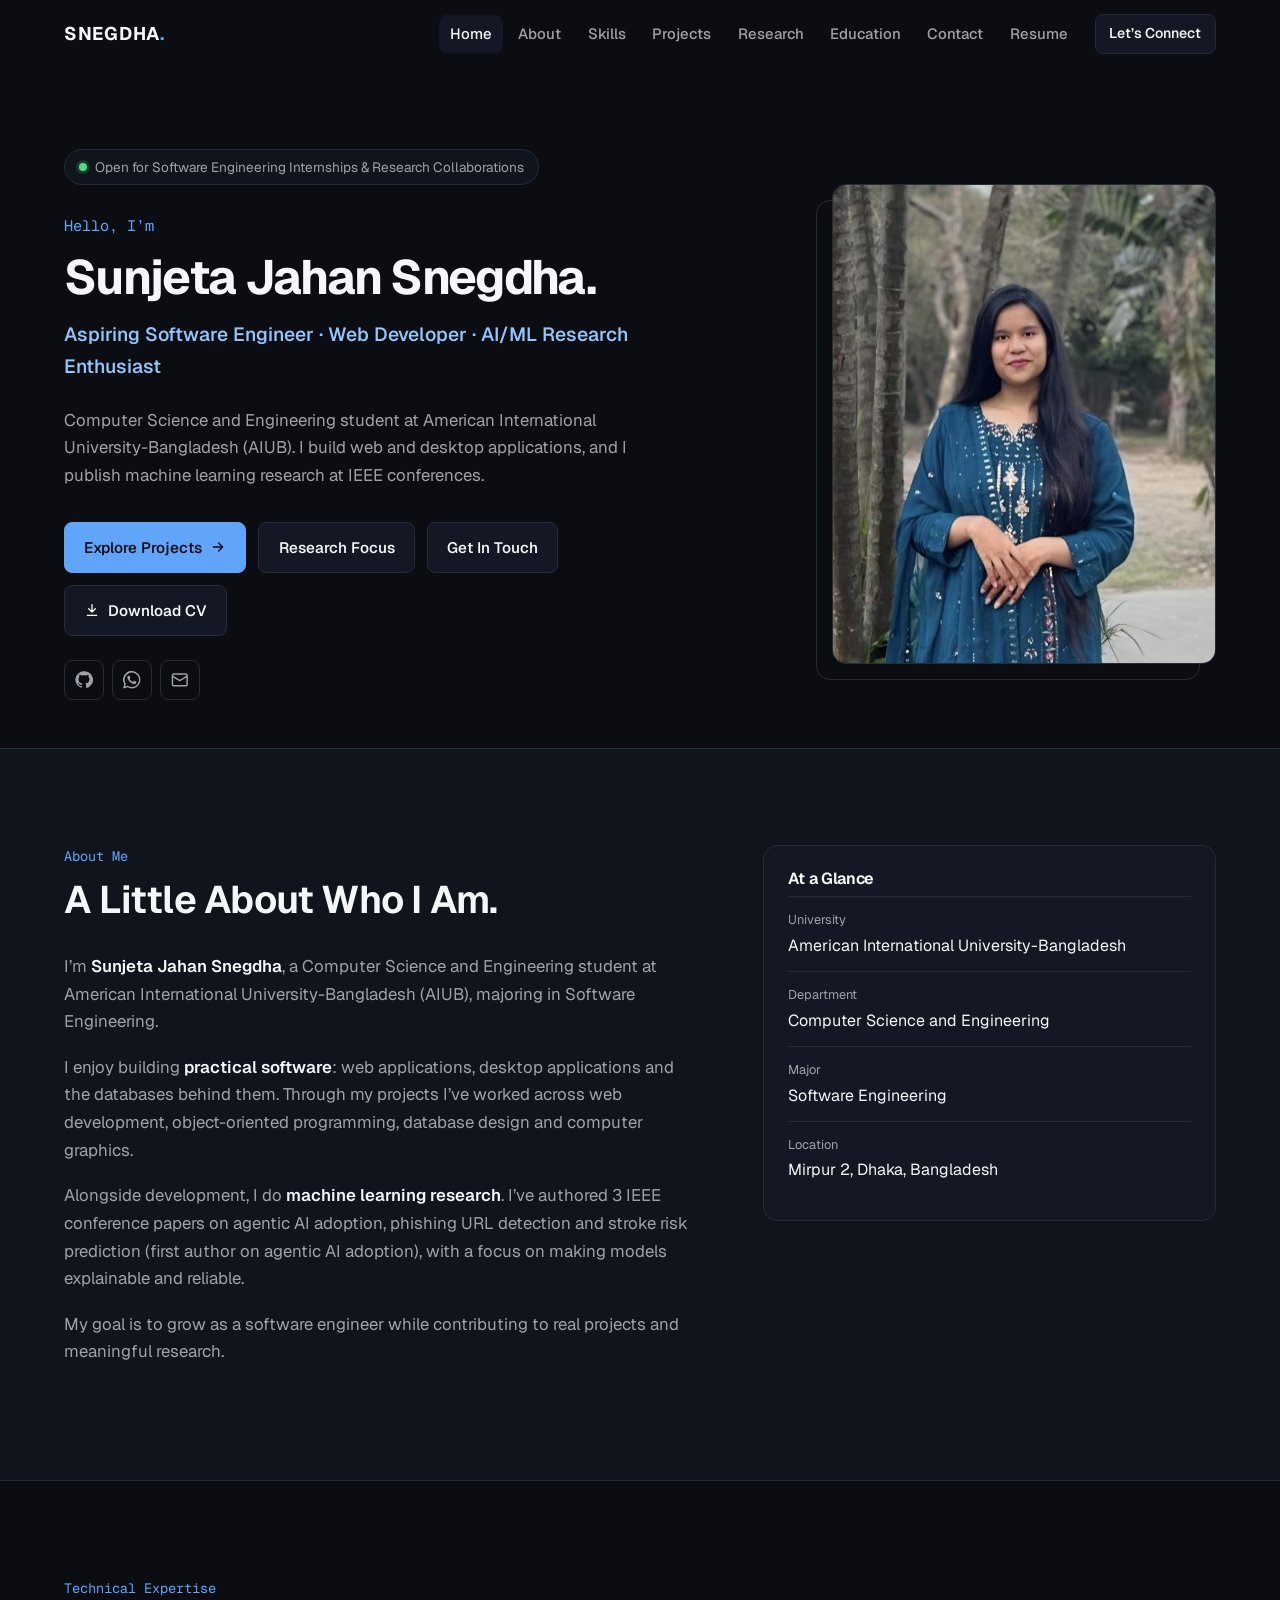
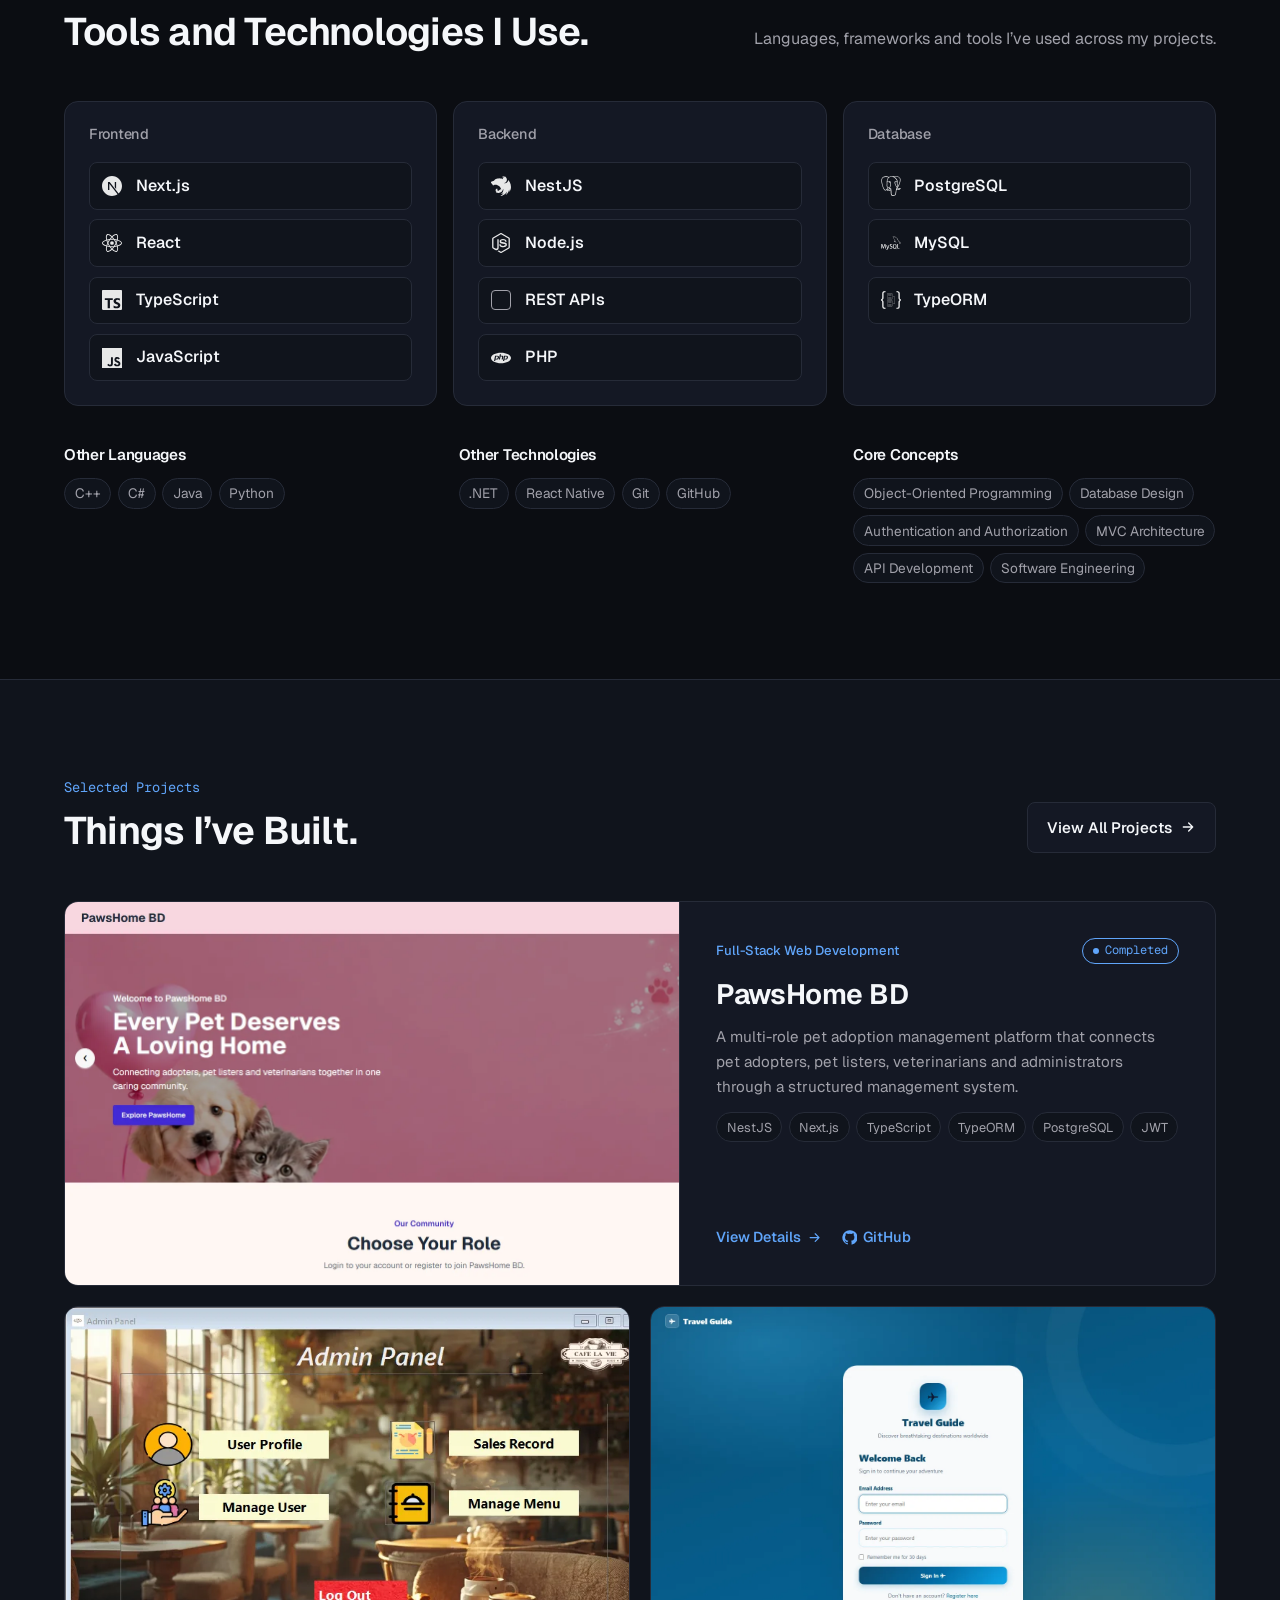
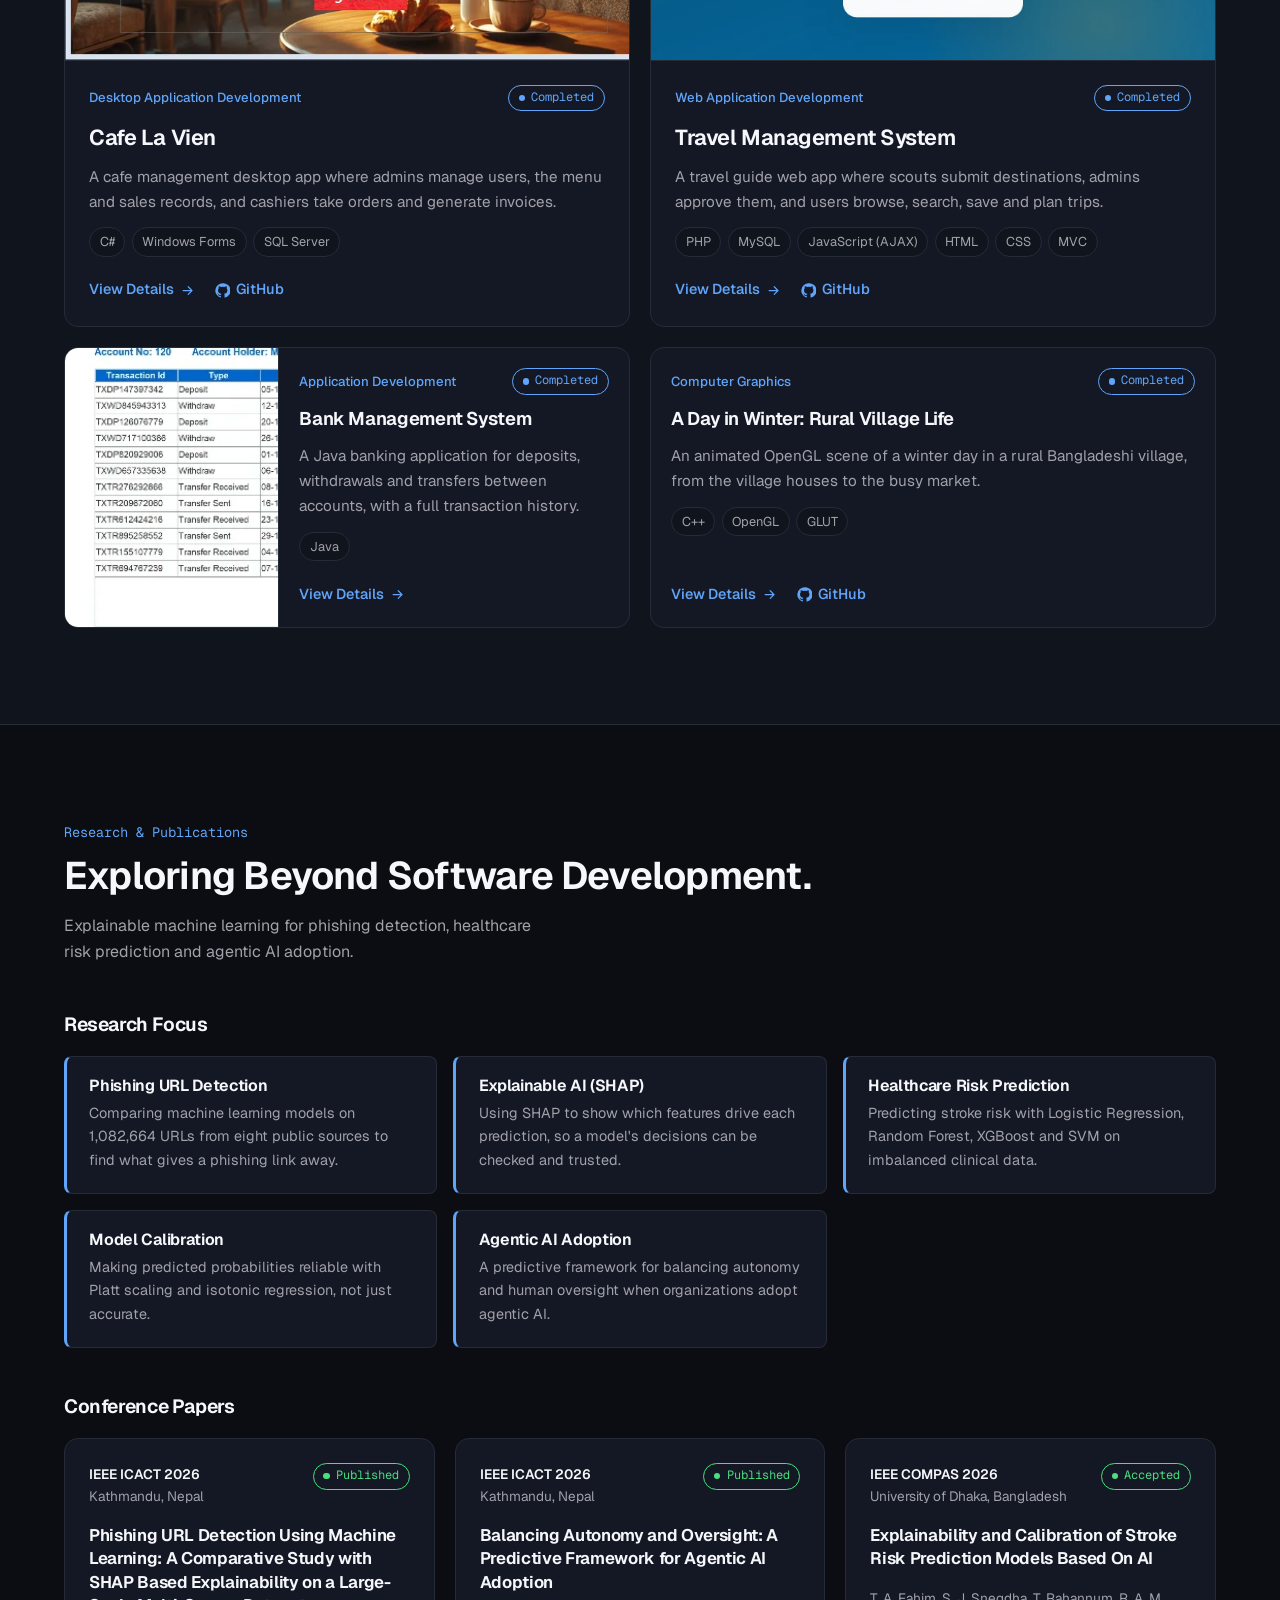
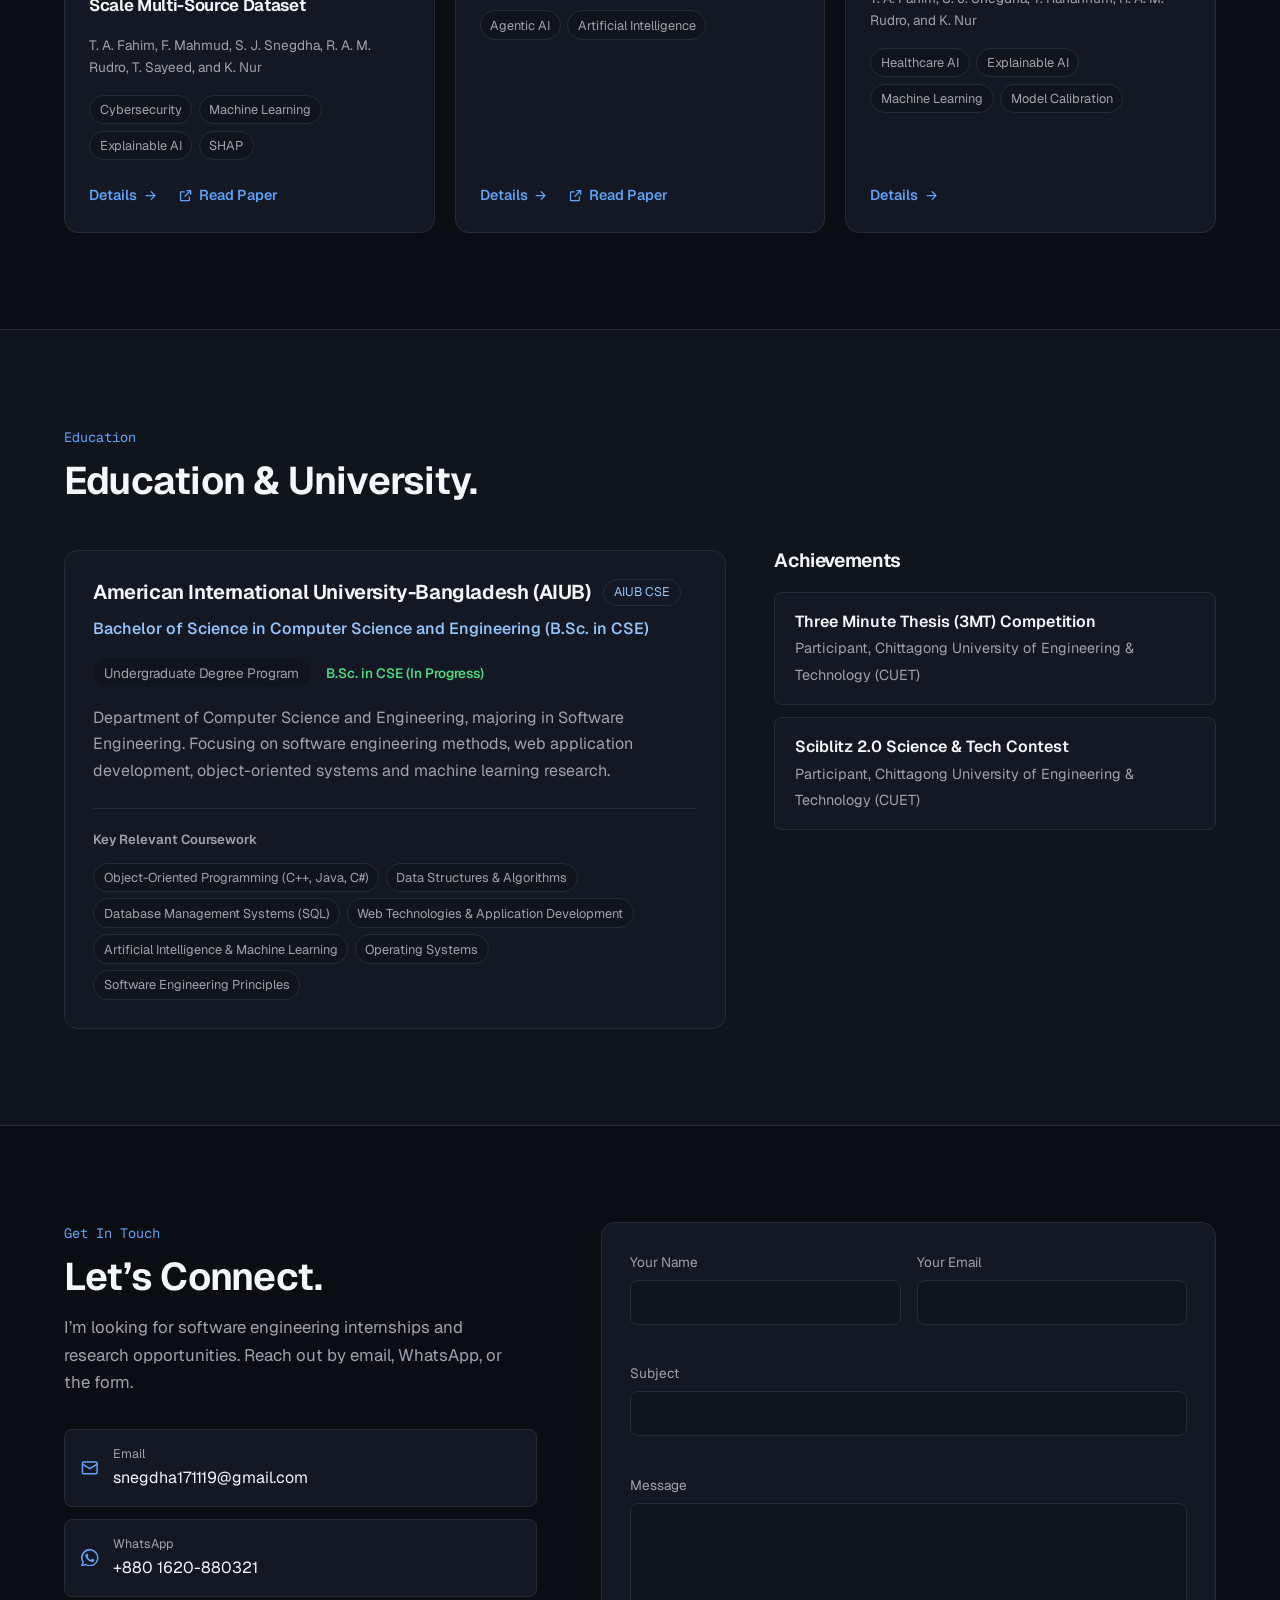
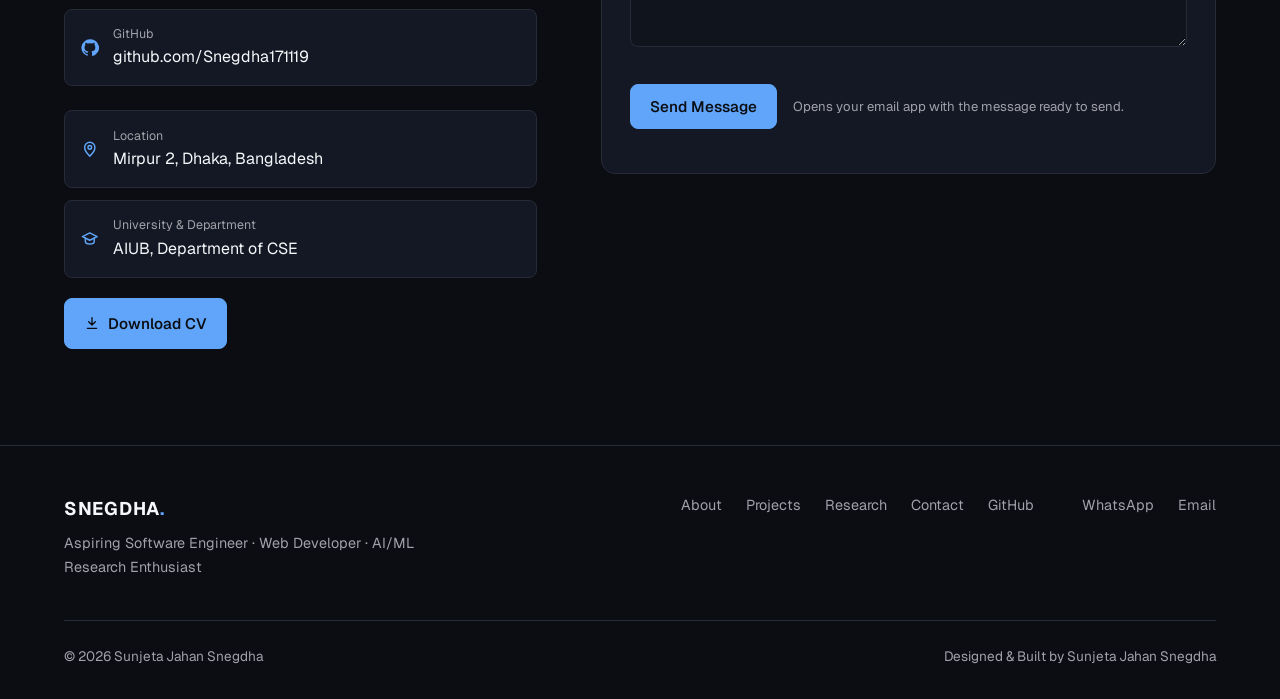
==== commit f3e107bf: "small fix" ====
--- a/index.html
+++ b/index.html
@@ -98,7 +98,7 @@
           <div class="about-text" style="margin-top:2rem">
             <p>I’m <strong>Sunjeta Jahan Snegdha</strong>, a Computer Science and Engineering student at American International University-Bangladesh (AIUB), majoring in Software Engineering.</p>
             <p>I enjoy building <strong>practical software</strong>: web applications, desktop applications and the databases behind them. Through my projects I’ve worked across web development, object-oriented programming, database design and computer graphics.</p>
-            <p>Alongside development, I do <strong>machine learning research</strong>. I’ve co-authored IEEE conference papers on phishing URL detection and stroke risk prediction, focused on making models explainable and reliable.</p>
+            <p>Alongside development, I do <strong>machine learning research</strong>. I’ve authored 3 IEEE conference papers on agentic AI adoption, phishing URL detection and stroke risk prediction (first author on agentic AI adoption), with a focus on making models explainable and reliable.</p>
             <p>My goal is to grow as a software engineer while contributing to real projects and meaningful research.</p>
           </div>
         </div>
